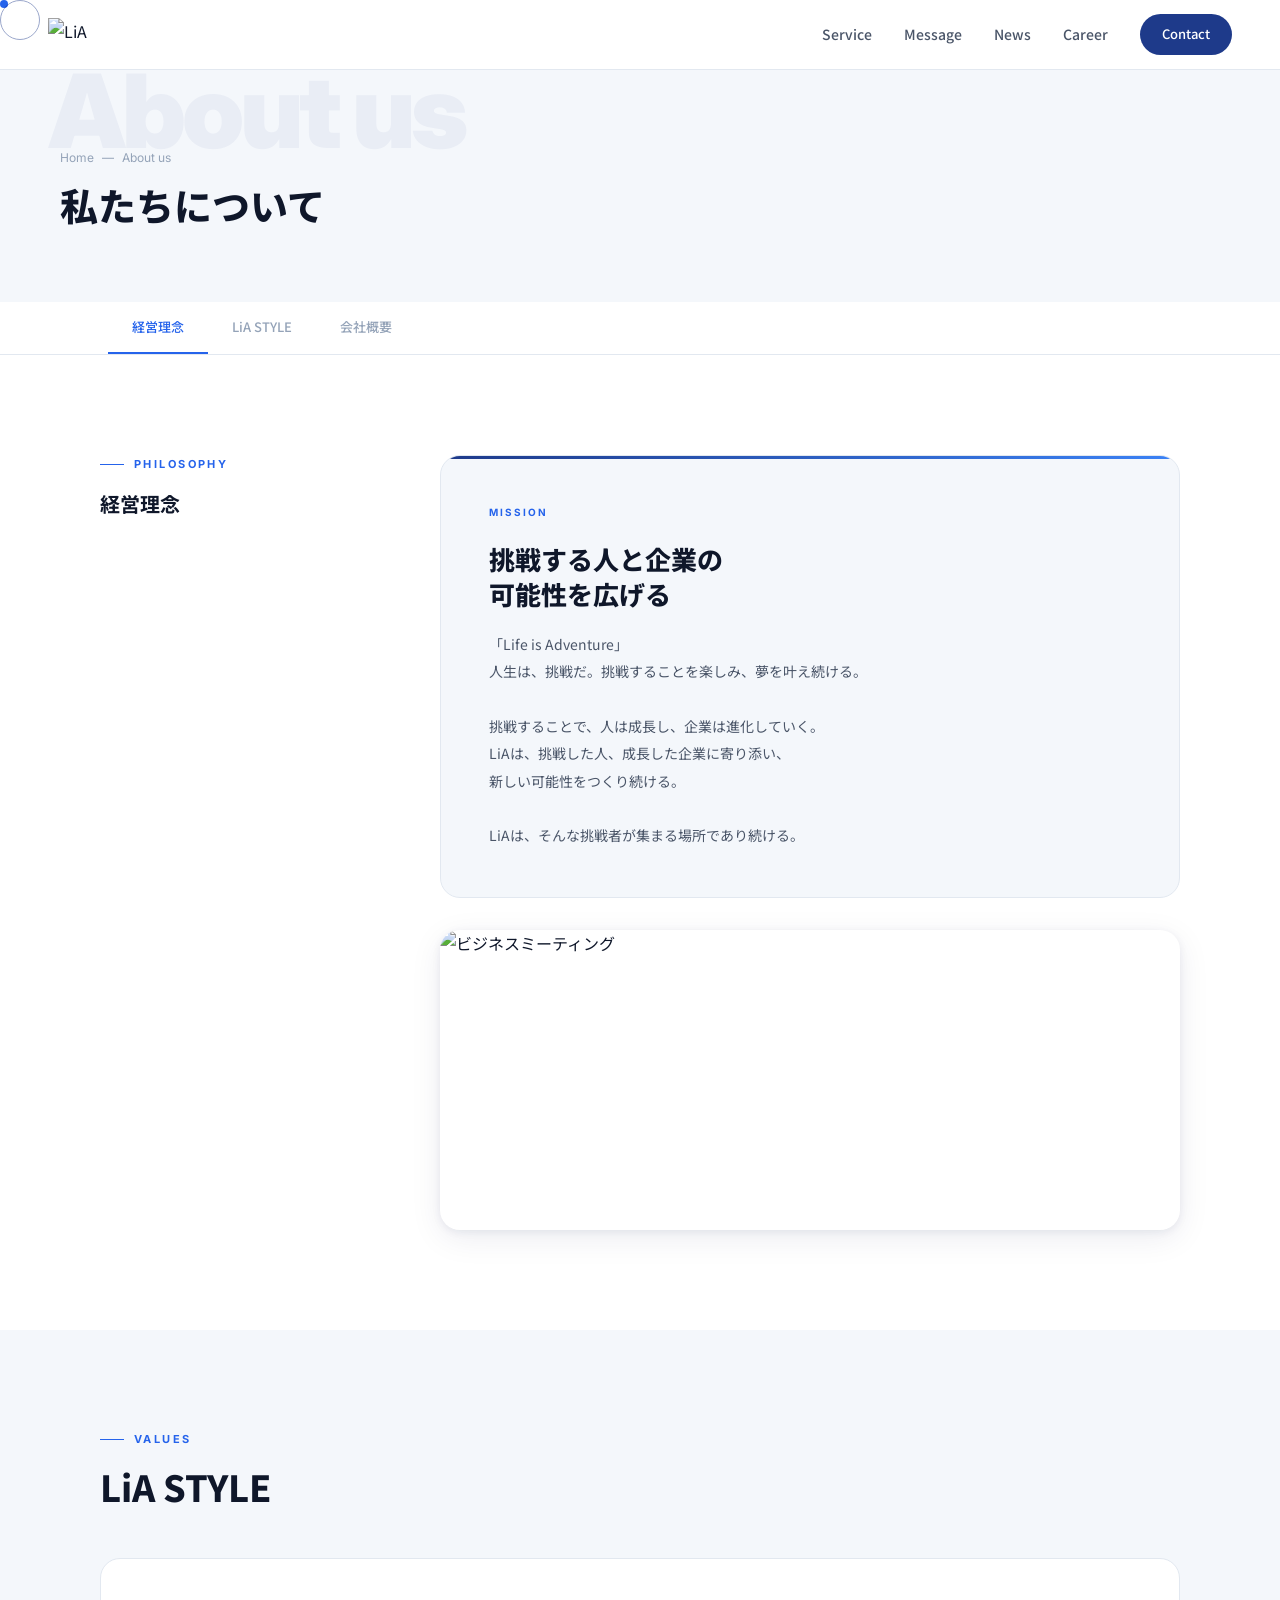
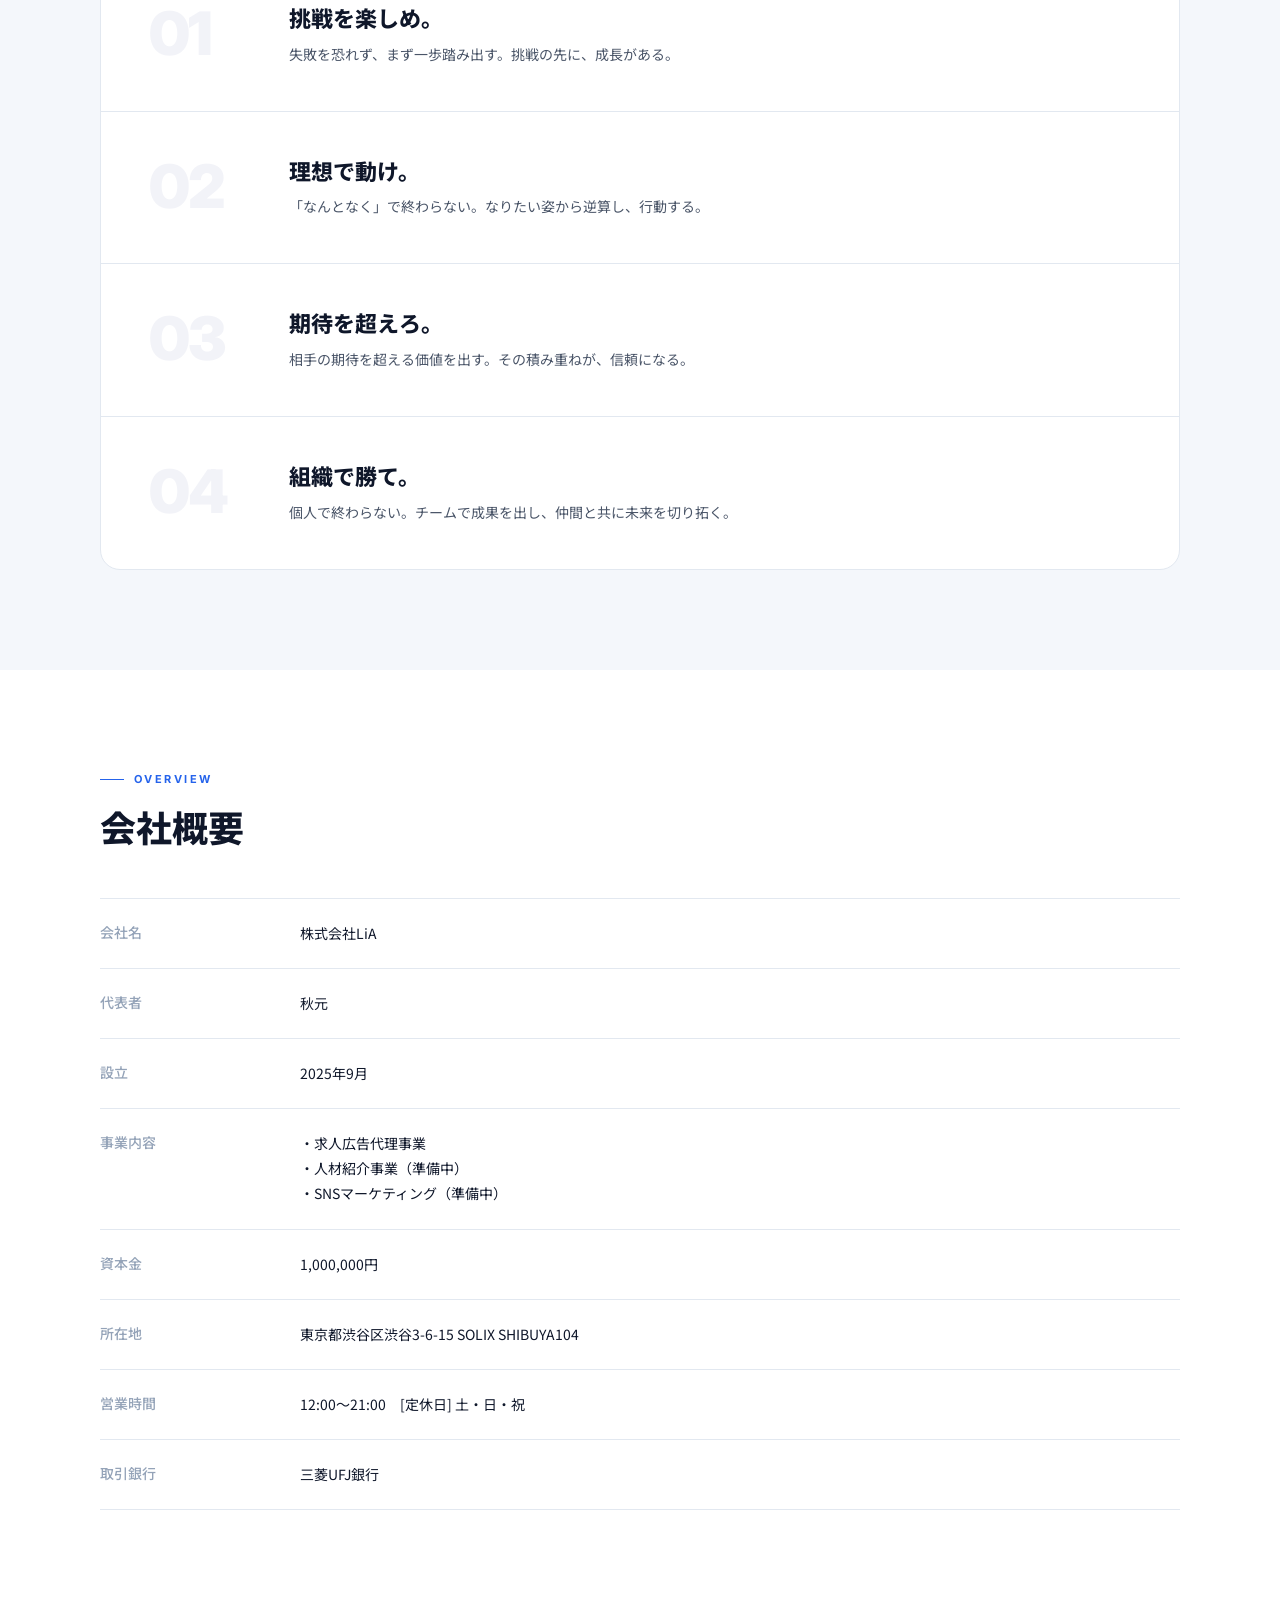
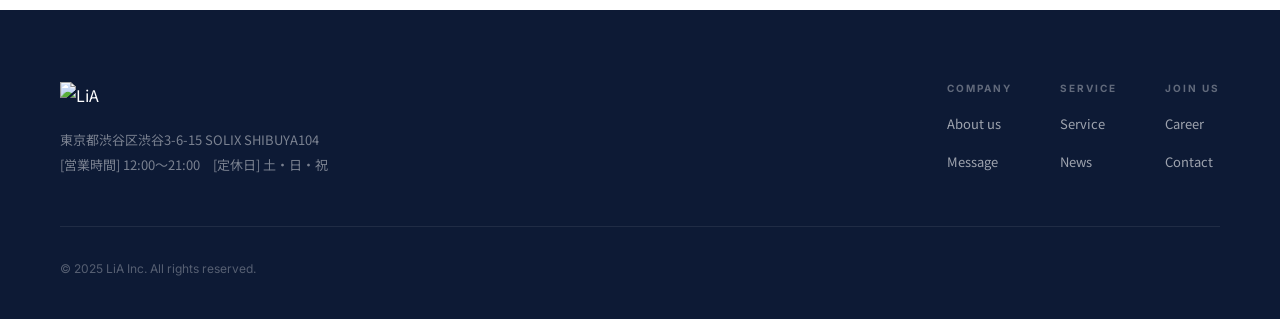
==== about.html @ 8c6ac523 "feat: show hero grid on mobile (responsive) - Remove display:none on .hero-grid at 768px breakpoint " ====
<!DOCTYPE html>
<html lang="ja">
<head>
  <meta charset="UTF-8">
  <meta name="viewport" content="width=device-width, initial-scale=1.0">
  <title>About us | LiA</title>
  <link rel="stylesheet" href="css/style.css?v=9">
</head>
<body>

<div class="cursor" aria-hidden="true"></div>
<div class="cursor-ring" aria-hidden="true"></div>
<div class="page-overlay" aria-hidden="true"></div>

<header id="header">
  <a href="index.html" class="logo">
    <img src="https://storage.googleapis.com/studio-design-asset-files/projects/7kad3Rbzq3/s-172x72_webp_4dcb5bf2-1855-484c-83a0-c5653c787561.webp" alt="LiA">
  </a>
  <nav class="nav-desktop">
    <a href="about.html" class="active">About us</a>
    <a href="service.html">Service</a>
    <a href="message.html">Message</a>
    <a href="news.html">News</a>
    <a href="career.html">Career</a>
    <a href="contact.html" class="nav-contact-btn">Contact</a>
  </nav>
  <button class="hamburger" aria-label="メニューを開く"><span></span><span></span><span></span></button>
</header>
<nav class="nav-mobile">
  <a href="about.html">About us</a>
  <a href="service.html">Service</a>
  <a href="message.html">Message</a>
  <a href="news.html">News</a>
  <a href="career.html">Career</a>
  <a href="contact.html">Contact</a>
</nav>

<div class="page-header">
  <span class="page-header-bg-text">About us</span>
  <div class="page-header-inner">
    <div class="breadcrumb"><a href="index.html">Home</a> <span>—</span> <span>About us</span></div>
    <h1 class="page-header-ja">私たちについて</h1>
  </div>
</div>

<div class="page-tabs-wrap">
  <div class="page-tabs">
    <a href="#philosophy" class="active">経営理念</a>
    <a href="#style">LiA STYLE</a>
    <a href="#company">会社概要</a>
  </div>
</div>

<!-- 経営理念 -->
<section class="philosophy-wrap" id="philosophy">
  <div class="container">
    <div class="philosophy-grid">
      <div class="philosophy-sticky reveal-l">
        <p class="section-label" style="margin-bottom:16px;">Philosophy</p>
        <h3 style="font-size:20px;font-weight:700;line-height:1.4;">経営理念</h3>
      </div>
      <div>
        <div class="mission-card reveal">
          <p class="mission-card-label">Mission</p>
          <h2 class="mission-main">挑戦する人と企業の<br>可能性を広げる</h2>
          <p class="mission-body">
            「Life is Adventure」<br>
            人生は、挑戦だ。挑戦することを楽しみ、夢を叶え続ける。<br><br>
            挑戦することで、人は成長し、企業は進化していく。<br>
            LiAは、挑戦した人、成長した企業に寄り添い、<br>
            新しい可能性をつくり続ける。<br><br>
            LiAは、そんな挑戦者が集まる場所であり続ける。
          </p>
        </div>
        <div class="reveal" data-delay="0.15" style="margin-top:32px;border-radius:20px;overflow:hidden;box-shadow:var(--shadow);">
          <img src="https://storage.googleapis.com/studio-design-asset-files/projects/7kad3Rbzq3/s-9113x6835_v-frms_webp_4d63059c-d4e5-4727-9fed-fd07e8875fd5_small.webp"
               alt="ビジネスミーティング"
               style="width:100%;height:300px;object-fit:cover;object-position:center 30%;display:block;">
        </div>
      </div>
    </div>
  </div>
</section>

<!-- LiA STYLE -->
<section class="style-wrap" id="style">
  <div class="container">
    <div class="reveal" style="margin-bottom:48px;">
      <p class="section-label" style="margin-bottom:14px;">Values</p>
      <h2 style="font-size:clamp(24px,3vw,36px);font-weight:800;">LiA STYLE</h2>
    </div>
    <div class="style-list" data-stagger>
      <div class="style-item">
        <div class="style-num">01</div>
        <div>
          <h3 class="style-title">挑戦を楽しめ。</h3>
          <p class="style-desc">失敗を恐れず、まず一歩踏み出す。挑戦の先に、成長がある。</p>
        </div>
      </div>
      <div class="style-item">
        <div class="style-num">02</div>
        <div>
          <h3 class="style-title">理想で動け。</h3>
          <p class="style-desc">「なんとなく」で終わらない。なりたい姿から逆算し、行動する。</p>
        </div>
      </div>
      <div class="style-item">
        <div class="style-num">03</div>
        <div>
          <h3 class="style-title">期待を超えろ。</h3>
          <p class="style-desc">相手の期待を超える価値を出す。その積み重ねが、信頼になる。</p>
        </div>
      </div>
      <div class="style-item">
        <div class="style-num">04</div>
        <div>
          <h3 class="style-title">組織で勝て。</h3>
          <p class="style-desc">個人で終わらない。チームで成果を出し、仲間と共に未来を切り拓く。</p>
        </div>
      </div>
    </div>
  </div>
</section>

<!-- 会社概要 -->
<section class="company-wrap" id="company">
  <div class="container">
    <div class="reveal" style="margin-bottom:48px;">
      <p class="section-label" style="margin-bottom:14px;">Overview</p>
      <h2 style="font-size:clamp(24px,3vw,36px);font-weight:800;">会社概要</h2>
    </div>
    <div class="reveal" data-delay="0.1">
      <table class="company-table">
        <tr><th>会社名</th><td>株式会社LiA</td></tr>
        <tr><th>代表者</th><td>秋元</td></tr>
        <tr><th>設立</th><td>2025年9月</td></tr>
        <tr><th>事業内容</th><td>・求人広告代理事業<br>・人材紹介事業（準備中）<br>・SNSマーケティング（準備中）</td></tr>
        <tr><th>資本金</th><td>1,000,000円</td></tr>
        <tr><th>所在地</th><td>東京都渋谷区渋谷3-6-15 SOLIX SHIBUYA104</td></tr>
        <tr><th>営業時間</th><td>12:00〜21:00　[定休日] 土・日・祝</td></tr>
        <tr><th>取引銀行</th><td>三菱UFJ銀行</td></tr>
      </table>
    </div>
  </div>
</section>

<footer id="footer">
  <div class="footer-inner">
    <div class="footer-top">
      <div class="footer-brand">
        <img src="https://storage.googleapis.com/studio-design-asset-files/projects/7kad3Rbzq3/s-172x72_webp_4dcb5bf2-1855-484c-83a0-c5653c787561.webp" alt="LiA">
        <p class="footer-address">東京都渋谷区渋谷3-6-15 SOLIX SHIBUYA104<br>[営業時間] 12:00〜21:00　[定休日] 土・日・祝</p>
      </div>
      <nav class="footer-nav">
        <div class="footer-nav-group"><h4>Company</h4><ul><li><a href="about.html">About us</a></li><li><a href="message.html">Message</a></li></ul></div>
        <div class="footer-nav-group"><h4>Service</h4><ul><li><a href="service.html">Service</a></li><li><a href="news.html">News</a></li></ul></div>
        <div class="footer-nav-group"><h4>Join us</h4><ul><li><a href="career.html">Career</a></li><li><a href="contact.html">Contact</a></li></ul></div>
      </nav>
    </div>
    <div class="footer-bottom"><p class="copyright">&copy; 2025 LiA Inc. All rights reserved.</p></div>
  </div>
</footer>
<script src="https://cdnjs.cloudflare.com/ajax/libs/gsap/3.12.5/gsap.min.js"></script>
<script src="https://cdnjs.cloudflare.com/ajax/libs/gsap/3.12.5/ScrollTrigger.min.js"></script>
<script src="js/main.js?v=8"></script>
</body>
</html>
---- css/style.css ----
/* ===========================
   LiA Corporate Site — Light Redesign
   =========================== */

@import url('https://fonts.googleapis.com/css2?family=Inter:wght@300;400;500;600;700;800;900&family=Noto+Sans+JP:wght@300;400;500;700;900&display=swap');

*, *::before, *::after { box-sizing: border-box; margin: 0; padding: 0; }

:root {
  --bg: #FFFFFF;
  --bg-alt: #F4F7FB;
  --bg-dark: #0D1A35;
  --bg-dark2: #122147;
  --accent: #1E3A8A;
  --accent-mid: #2563EB;
  --accent-light: #3B82F6;
  --text: #0F172A;
  --text-muted: #4A5568;
  --text-dim: #94A3B8;
  --border: #E2E8F0;
  --border-strong: #CBD5E1;
  --shadow-sm: 0 1px 3px rgba(15,30,80,.06), 0 2px 8px rgba(15,30,80,.05);
  --shadow: 0 2px 8px rgba(15,30,80,.07), 0 8px 32px rgba(15,30,80,.08);
  --shadow-hover: 0 4px 16px rgba(15,30,80,.1), 0 16px 48px rgba(15,30,80,.12);
  --radius: 12px;
  --radius-lg: 20px;
  --tr: .3s cubic-bezier(.4,0,.2,1);
  --font-en: 'Inter', sans-serif;
  --font-jp: 'Noto Sans JP', sans-serif;
}

html { scroll-behavior: smooth; }

body {
  font-family: var(--font-jp);
  background: var(--bg);
  color: var(--text);
  line-height: 1.7;
  overflow-x: hidden;
}

a { text-decoration: none; color: inherit; }
img { display: block; max-width: 100%; }
ul { list-style: none; }

/* ── Typography ── */
h1,h2,h3,h4 { font-family: var(--font-jp); line-height: 1.3; }

/* ── Utility ── */
.container { max-width: 1160px; margin: 0 auto; padding: 0 40px; }

.section-label {
  font-family: var(--font-en);
  font-size: 11px;
  font-weight: 700;
  letter-spacing: .22em;
  text-transform: uppercase;
  color: var(--accent-mid);
  display: flex;
  align-items: center;
  gap: 10px;
}
.section-label::before {
  content: '';
  display: inline-block;
  width: 24px; height: 1px;
  background: var(--accent-mid);
}

.tag {
  display: inline-block;
  padding: 4px 12px;
  background: #EEF3FF;
  border: 1px solid #C7D7FF;
  border-radius: 100px;
  font-size: 12px;
  font-weight: 500;
  color: var(--accent);
  letter-spacing: .02em;
}

.tag-navy {
  background: rgba(255,255,255,.12);
  border: 1px solid rgba(255,255,255,.2);
  color: #fff;
}

.btn {
  display: inline-flex;
  align-items: center;
  gap: 10px;
  padding: 14px 32px;
  border-radius: 100px;
  font-weight: 600;
  font-size: 14px;
  cursor: pointer;
  transition: var(--tr);
  border: none;
  letter-spacing: .02em;
  white-space: nowrap;
}
.btn-primary {
  background: var(--accent);
  color: #fff;
  box-shadow: 0 4px 16px rgba(30,58,138,.25);
}
.btn-primary:hover { background: var(--accent-mid); box-shadow: 0 8px 24px rgba(30,58,138,.35); transform: translateY(-2px); }

.btn-outline {
  background: transparent;
  color: var(--accent);
  border: 1.5px solid var(--accent);
}
.btn-outline:hover { background: var(--accent); color: #fff; transform: translateY(-2px); }

.btn-white {
  background: #fff;
  color: var(--accent);
  box-shadow: 0 2px 12px rgba(0,0,0,.12);
}
.btn-white:hover { box-shadow: 0 4px 20px rgba(0,0,0,.18); transform: translateY(-2px); }

.btn-ghost {
  background: transparent;
  color: var(--accent-mid);
  padding: 0;
  font-size: 14px;
  gap: 6px;
}
.btn-ghost:hover { color: var(--accent); }
.btn-ghost .arrow { transition: transform .25s; }
.btn-ghost:hover .arrow { transform: translateX(5px); }

/* ── Reveal (GSAP manages these now) ── */
.reveal, .reveal-l, .reveal-r { /* initial state handled by GSAP */ }
.reveal.in, .reveal-l.in, .reveal-r.in { /* legacy fallback */ }

/* ===========================
   HEADER
   =========================== */
#header {
  position: fixed; top: 0; left: 0; right: 0; z-index: 200;
  padding: 0 48px;
  height: 70px;
  display: flex;
  align-items: center;
  justify-content: space-between;
  background: transparent;
  border-bottom: 1px solid transparent;
  transition: background var(--tr), border-color var(--tr), box-shadow var(--tr);
}
/* ヒーロー上では透明、スクロール後に白背景 */
#header.scrolled {
  background: rgba(255,255,255,.95);
  backdrop-filter: blur(12px);
  -webkit-backdrop-filter: blur(12px);
  border-bottom: 1px solid var(--border);
  box-shadow: 0 2px 20px rgba(15,30,80,.07);
}
/* ヒーロー以外のページはデフォルトで白背景 */
body:not(.has-hero) #header {
  background: rgba(255,255,255,.95);
  backdrop-filter: blur(12px);
  -webkit-backdrop-filter: blur(12px);
  border-bottom: 1px solid var(--border);
}

.logo img { height: 34px; width: auto; }

.nav-desktop {
  display: flex;
  align-items: center;
  gap: 32px;
}
/* 透明ヘッダー時（ヒーロー上）は白文字 */
#header:not(.scrolled) .nav-desktop a { color: rgba(255,255,255,.75); }
#header:not(.scrolled) .nav-desktop a:hover { color: #fff; }
#header:not(.scrolled) .nav-desktop a.active { color: #fff; }
#header:not(.scrolled) .nav-desktop a.active::after { background: #fff; }
#header:not(.scrolled) .hamburger span { background: #fff; }
body:not(.has-hero) #header .nav-desktop a,
#header.scrolled .nav-desktop a {
  color: var(--text-muted);
}

.nav-desktop a {
  font-size: 14px;
  font-weight: 500;
  color: var(--text-muted);
  transition: color var(--tr);
  position: relative;
  white-space: nowrap;
}
.nav-desktop a:hover { color: var(--text); }
.nav-desktop a.active { color: var(--accent); }
.nav-desktop a.active::after {
  content: '';
  position: absolute;
  left: 0; bottom: -4px; right: 0;
  height: 2px;
  background: var(--accent-mid);
  border-radius: 2px;
}
.nav-contact-btn {
  padding: 9px 22px !important;
  background: var(--accent) !important;
  border-radius: 100px !important;
  color: #fff !important;
  font-size: 13px !important;
  transition: background var(--tr), transform var(--tr) !important;
}
.nav-contact-btn:hover { background: var(--accent-mid) !important; transform: translateY(-1px) !important; }
.nav-contact-btn.active::after { display: none !important; }

.ext-icon { font-size: 10px; opacity: .5; }

/* Hamburger */
.hamburger {
  display: none;
  flex-direction: column;
  gap: 5px;
  width: 28px;
  cursor: pointer;
  padding: 4px 0;
  background: none;
  border: none;
}
.hamburger span {
  display: block;
  height: 2px;
  background: var(--text);
  border-radius: 2px;
  transition: var(--tr);
}
.hamburger.open span:nth-child(1) { transform: translateY(7px) rotate(45deg); }
.hamburger.open span:nth-child(2) { opacity: 0; }
.hamburger.open span:nth-child(3) { transform: translateY(-7px) rotate(-45deg); }

/* Mobile nav drawer */
.nav-mobile {
  display: none;
  position: fixed;
  top: 70px; left: 0; right: 0; bottom: 0;
  background: #fff;
  z-index: 199;
  padding: 32px 40px;
  flex-direction: column;
  gap: 0;
  overflow-y: auto;
}
.nav-mobile.open { display: flex; }
.nav-mobile a {
  display: block;
  padding: 18px 0;
  font-size: 18px;
  font-weight: 600;
  color: var(--text);
  border-bottom: 1px solid var(--border);
  transition: color var(--tr);
}
.nav-mobile a:hover { color: var(--accent-mid); }
.nav-mobile a:first-child { border-top: 1px solid var(--border); }

/* ===========================
   HERO — dark cinematic
   =========================== */
#hero {
  position: relative;
  min-height: 100vh;
  display: flex;
  align-items: center;
  overflow: hidden;
  background: #06101f;
}

/* ── Video background ── */
.hero-bg {
  position: absolute;
  inset: 0;
  z-index: 0;
  overflow: hidden;
  background: #06101f;
}
.hero-bg-img {
  display: none;
}
.hero-bg-vid {
  position: absolute;
  inset: 0;
  width: 100%;
  height: 100%;
  object-fit: cover;
  object-position: center center;
  display: block;
}

/* ── Gradient overlay — left heavy, transparent on right grid area ── */
.hero-overlay {
  position: absolute;
  inset: 0;
  z-index: 1;
  background:
    linear-gradient(to right,  rgba(4,10,24,.85) 0%, rgba(4,10,24,.60) 38%, rgba(4,10,24,.15) 55%, transparent 68%),
    linear-gradient(to bottom, rgba(4,10,24,.45) 0%, transparent 35%, rgba(4,10,24,.40) 100%);
}

/* ── Large decorative background text ── */
.hero-deco-text {
  position: absolute;
  bottom: -.1em;
  left: 0; right: 0;
  font-family: var(--font-en);
  font-size: clamp(80px, 15vw, 220px);
  font-weight: 900;
  letter-spacing: -.04em;
  text-align: center;
  color: transparent;
  -webkit-text-stroke: 1px rgba(255,255,255,.055);
  pointer-events: none;
  z-index: 1;
  user-select: none;
  white-space: nowrap;
}

/* ── Inner — 2-col: text left / grid right ── */
.hero-inner {
  position: relative;
  z-index: 2;
  width: 100%;
  align-self: stretch;
  display: flex;
  align-items: center;
  padding: 100px 0 60px 8vw;
  gap: 0;
}

.hero-left {
  flex: 1;
  min-width: 300px;
  display: flex;
  flex-direction: column;
  padding-right: 40px;
}

/* ── 9-cell photo grid ── */
.hero-grid {
  flex: 0 0 46vw;
  max-width: 680px;
  /* height = 46vw × 2/3 to match 3:2 photo ratio (no distortion) */
  height: clamp(360px, 30.7vw, 520px);
  align-self: center;
  display: grid;
  grid-template-columns: repeat(3, 1fr);
  grid-template-rows: repeat(3, 1fr);
  gap: 4px;
  overflow: hidden;
}
.hero-cell {
  position: relative;
  overflow: hidden;
  background: #0b1929;
}
.cell-layer {
  position: absolute;
  inset: 0;
  background-size: 300% 300%;
  background-repeat: no-repeat;
  transition: opacity 1.4s ease;
}

/* ── Text colours (white on dark) ── */
.hero-eyebrow {
  font-family: var(--font-en);
  font-size: 11px;
  font-weight: 700;
  letter-spacing: .22em;
  text-transform: uppercase;
  color: rgba(255,255,255,.5);
  display: flex;
  align-items: center;
  gap: 10px;
  margin-bottom: 28px;
}
.hero-eyebrow::before { content: ''; width: 24px; height: 1px; background: rgba(255,255,255,.4); }

.hero-title {
  font-family: var(--font-en);
  font-size: clamp(48px, 5.5vw, 84px);
  font-weight: 900;
  line-height: 1.0;
  letter-spacing: -.03em;
  color: #fff;
  margin-bottom: 20px;
}

.hero-subtitle { font-size: 18px; color: rgba(255,255,255,.92); font-weight: 700; margin-bottom: 8px; }
.hero-tagline  { font-size: 15px; color: rgba(255,255,255,.52); margin-bottom: 48px; }
.hero-actions  { display: flex; gap: 16px; flex-wrap: wrap; }

/* ── Ghost-white button ── */
.btn-ghost-w {
  display: inline-flex;
  align-items: center;
  gap: 10px;
  padding: 14px 32px;
  border-radius: 100px;
  font-weight: 600;
  font-size: 14px;
  cursor: pointer;
  transition: var(--tr);
  background: transparent;
  color: rgba(255,255,255,.85);
  border: 1.5px solid rgba(255,255,255,.35);
  letter-spacing: .02em;
  white-space: nowrap;
}
.btn-ghost-w:hover {
  border-color: rgba(255,255,255,.9);
  background: rgba(255,255,255,.1);
  color: #fff;
}

/* ── Deco text — left side only ── */
.hero-deco-text { display: none; }

/* ── Scroll hint ── */
.scroll-hint {
  position: absolute;
  bottom: 36px; left: 48px;
  z-index: 3;
  display: flex;
  align-items: center;
  gap: 12px;
  font-family: var(--font-en);
  font-size: 10px;
  letter-spacing: .15em;
  text-transform: uppercase;
  color: rgba(255,255,255,.35);
}
.scroll-hint-line {
  width: 40px; height: 1px;
  background: linear-gradient(to right, rgba(255,255,255,.4), transparent);
}

/* ===========================
   NEWS BAR
   =========================== */
#newsbar {
  background: var(--accent);
  padding: 0 48px;
}
.newsbar-inner {
  max-width: 1160px;
  margin: 0 auto;
  display: flex;
  align-items: stretch;
}
.newsbar-label {
  font-family: var(--font-en);
  font-size: 10px;
  font-weight: 700;
  letter-spacing: .2em;
  text-transform: uppercase;
  color: rgba(255,255,255,.6);
  padding: 16px 28px 16px 0;
  border-right: 1px solid rgba(255,255,255,.15);
  display: flex;
  align-items: center;
  white-space: nowrap;
}
.newsbar-item {
  display: flex;
  align-items: center;
  gap: 16px;
  padding: 16px 28px;
  flex: 1;
  color: rgba(255,255,255,.9);
  font-size: 13px;
  transition: opacity var(--tr);
}
.newsbar-item:hover { opacity: .8; }
.newsbar-date { font-family: var(--font-en); font-size: 12px; color: rgba(255,255,255,.6); white-space: nowrap; }
.newsbar-cat { padding: 2px 10px; background: rgba(255,255,255,.15); border-radius: 100px; font-size: 11px; color: #fff; white-space: nowrap; }
.newsbar-title { font-size: 13px; color: #fff; }
.newsbar-more {
  display: flex; align-items: center;
  padding: 16px 0 16px 28px;
  font-family: var(--font-en);
  font-size: 12px;
  color: rgba(255,255,255,.6);
  border-left: 1px solid rgba(255,255,255,.15);
  white-space: nowrap;
  gap: 6px;
  transition: color var(--tr);
}
.newsbar-more:hover { color: #fff; }

/* ===========================
   ABOUT (HOME)
   =========================== */
#home-about { padding: 120px 0; background: #fff; }

.about-grid {
  display: grid;
  grid-template-columns: 1fr 1fr;
  gap: 80px;
  align-items: center;
}
.about-img-wrap {
  position: relative;
  border-radius: var(--radius-lg);
  overflow: hidden;
  box-shadow: var(--shadow);
}
.about-img-wrap img { width: 100%; height: 480px; object-fit: cover; }
.about-bar {
  position: absolute;
  left: -12px; top: 48px;
  width: 4px; height: 80px;
  background: linear-gradient(to bottom, var(--accent-mid), var(--accent-light));
  border-radius: 4px;
}
.about-text { display: flex; flex-direction: column; gap: 24px; }
.about-heading { font-size: clamp(26px,3vw,40px); font-weight: 700; line-height: 1.35; }
.about-heading em { font-style: normal; color: var(--accent-mid); }
.about-body { font-size: 15px; color: var(--text-muted); line-height: 1.9; }

/* ===========================
   SERVICE (HOME)
   =========================== */
#home-service { padding: 120px 0; background: var(--bg-alt); }

.service-intro {
  display: grid;
  grid-template-columns: 1fr 1fr;
  gap: 64px;
  margin-bottom: 60px;
  align-items: end;
}
.service-heading { font-size: clamp(24px,3vw,38px); font-weight: 700; line-height: 1.35; }
.service-body { font-size: 15px; color: var(--text-muted); line-height: 1.9; }

.service-grid {
  display: grid;
  grid-template-columns: repeat(2, 1fr);
  gap: 20px;
}
.scard {
  background: #fff;
  border-radius: var(--radius-lg);
  padding: 40px;
  box-shadow: var(--shadow-sm);
  border: 1px solid var(--border);
  transition: box-shadow var(--tr), transform var(--tr), border-color var(--tr);
  position: relative;
  overflow: hidden;
}
.scard::before {
  content: '';
  position: absolute;
  top: 0; left: 0; right: 0; height: 3px;
  background: linear-gradient(90deg, var(--accent), var(--accent-light));
  opacity: 0;
  transition: opacity var(--tr);
}
.scard:hover { box-shadow: var(--shadow-hover); transform: translateY(-4px); border-color: #C7D7FF; }
.scard:hover::before { opacity: 1; }
.scard-num {
  font-family: var(--font-en);
  font-size: 56px; font-weight: 900;
  letter-spacing: -.04em; line-height: 1;
  color: rgba(30,58,138,.06);
  margin-bottom: 14px;
  transition: color var(--tr);
}
.scard:hover .scard-num { color: rgba(30,58,138,.1); }
.scard-label {
  font-family: var(--font-en);
  font-size: 10px; font-weight: 700;
  letter-spacing: .2em; text-transform: uppercase;
  color: var(--accent-mid);
  margin-bottom: 8px;
}
.scard-title { font-size: 17px; font-weight: 700; margin-bottom: 18px; line-height: 1.4; color: var(--text); }
.scard-tags { display: flex; flex-wrap: wrap; gap: 8px; }

/* ===========================
   MESSAGE (HOME)
   =========================== */
#home-message { padding: 120px 0; background: #fff; }

.msg-grid {
  display: grid;
  grid-template-columns: 460px 1fr;
  gap: 80px;
  align-items: center;
}
.msg-img-wrap {
  border-radius: var(--radius-lg);
  overflow: hidden;
  box-shadow: var(--shadow);
}
.msg-img-wrap img {
  width: 100%; height: 540px;
  object-fit: cover; object-position: center top;
}
.msg-text { display: flex; flex-direction: column; gap: 24px; }
.msg-heading { font-size: clamp(22px,2.5vw,34px); font-weight: 700; line-height: 1.45; }
.msg-body { font-size: 15px; color: var(--text-muted); line-height: 1.9; }
.msg-attr { padding-top: 20px; border-top: 1px solid var(--border); }
.msg-attr .co { font-size: 12px; color: var(--text-dim); margin-bottom: 4px; font-family: var(--font-en); }
.msg-attr .name { font-size: 16px; font-weight: 700; }

/* ===========================
   CAREER BANNER (HOME)
   =========================== */
#home-career {
  position: relative;
  height: 520px;
  display: flex;
  align-items: center;
  overflow: hidden;
}
.career-bg-img {
  position: absolute; inset: 0;
  width: 100%; height: 100%;
  object-fit: cover; object-position: center;
  opacity: .4;
}
.career-overlay {
  position: absolute; inset: 0;
  background: linear-gradient(135deg, rgba(13,26,53,.95) 0%, rgba(13,26,53,.7) 60%, rgba(30,58,138,.3) 100%);
}
.career-content { position: relative; z-index: 2; max-width: 640px; }
.career-heading { font-size: clamp(28px,4vw,52px); font-weight: 800; line-height: 1.2; color: #fff; margin-bottom: 20px; letter-spacing: -.02em; }
.career-body { font-size: 15px; color: rgba(255,255,255,.7); line-height: 1.85; margin-bottom: 36px; }

/* ===========================
   FOOTER
   =========================== */
#footer {
  background: var(--bg-dark);
  padding: 72px 48px 40px;
  color: #fff;
}
.footer-inner { max-width: 1160px; margin: 0 auto; }
.footer-top {
  display: flex;
  justify-content: space-between;
  align-items: flex-start;
  padding-bottom: 48px;
  border-bottom: 1px solid rgba(255,255,255,.08);
  margin-bottom: 32px;
  gap: 40px;
  flex-wrap: wrap;
}
.footer-brand img { height: 30px; width: auto; margin-bottom: 16px; }
.footer-address { font-size: 13px; color: rgba(255,255,255,.45); line-height: 1.9; }
.footer-nav { display: flex; gap: 48px; flex-wrap: wrap; }
.footer-nav-group h4 {
  font-family: var(--font-en);
  font-size: 10px; font-weight: 700;
  letter-spacing: .2em; text-transform: uppercase;
  color: rgba(255,255,255,.35);
  margin-bottom: 14px;
}
.footer-nav-group ul { display: flex; flex-direction: column; gap: 10px; }
.footer-nav-group a { font-size: 13px; color: rgba(255,255,255,.6); transition: color var(--tr); }
.footer-nav-group a:hover { color: #fff; }
.footer-bottom { display: flex; justify-content: space-between; align-items: center; flex-wrap: wrap; gap: 12px; }
.copyright { font-family: var(--font-en); font-size: 12px; color: rgba(255,255,255,.3); }

/* ===========================
   PAGE HEADER
   =========================== */
.page-header {
  padding: 148px 48px 72px;
  background: var(--bg-alt);
  position: relative;
  overflow: hidden;
}
.page-header-bg-text {
  position: absolute;
  font-family: var(--font-en);
  font-size: clamp(72px,8vw,120px);
  font-weight: 900;
  letter-spacing: -.04em;
  color: rgba(30,58,138,.05);
  pointer-events: none;
  top: 60px; left: 48px;
  white-space: nowrap;
  line-height: 1;
}
.page-header-inner { max-width: 1160px; margin: 0 auto; }
.breadcrumb {
  font-family: var(--font-en);
  font-size: 12px; color: var(--text-dim);
  display: flex; align-items: center; gap: 8px;
  margin-bottom: 12px;
}
.breadcrumb a:hover { color: var(--accent-mid); }
.page-header-ja { font-size: clamp(24px,3vw,38px); font-weight: 800; }

/* Page tabs */
.page-tabs-wrap { background: #fff; border-bottom: 1px solid var(--border); }
.page-tabs {
  max-width: 1160px; margin: 0 auto;
  padding: 0 48px;
  display: flex; gap: 0;
  overflow-x: auto;
}
.page-tabs::-webkit-scrollbar { display: none; }
.page-tabs a {
  padding: 14px 24px;
  font-size: 13px; font-weight: 500;
  color: var(--text-dim);
  border-bottom: 2px solid transparent;
  white-space: nowrap;
  transition: color var(--tr), border-color var(--tr);
}
.page-tabs a:hover { color: var(--text); }
.page-tabs a.active { color: var(--accent-mid); border-color: var(--accent-mid); }

/* ===========================
   ABOUT PAGE
   =========================== */
.philosophy-wrap { padding: 100px 0; background: #fff; }
.philosophy-grid {
  display: grid;
  grid-template-columns: 260px 1fr;
  gap: 80px;
  align-items: start;
}
.philosophy-sticky { position: sticky; top: 96px; }
.mission-card {
  background: var(--bg-alt);
  border: 1px solid var(--border);
  border-radius: var(--radius-lg);
  padding: 48px;
  position: relative;
  overflow: hidden;
  margin-bottom: 32px;
}
.mission-card::before {
  content: '';
  position: absolute; top: 0; left: 0; right: 0; height: 3px;
  background: linear-gradient(90deg, var(--accent), var(--accent-light));
}
.mission-card-label { font-family: var(--font-en); font-size: 10px; font-weight: 700; letter-spacing: .2em; text-transform: uppercase; color: var(--accent-mid); margin-bottom: 20px; }
.mission-main { font-size: clamp(20px,2.5vw,26px); font-weight: 800; line-height: 1.35; margin-bottom: 20px; }
.mission-body { font-size: 14px; color: var(--text-muted); line-height: 1.95; }

.style-wrap { padding: 100px 0; background: var(--bg-alt); }
.style-list { border: 1px solid var(--border); border-radius: var(--radius-lg); overflow: hidden; background: #fff; }
.style-item {
  display: grid;
  grid-template-columns: 100px 1fr;
  gap: 40px;
  padding: 44px 48px;
  border-bottom: 1px solid var(--border);
  transition: background var(--tr);
}
.style-item:last-child { border-bottom: none; }
.style-item:hover { background: #F7FAFF; }
.style-num { font-family: var(--font-en); font-size: 60px; font-weight: 900; letter-spacing: -.04em; color: rgba(30,58,138,.06); line-height: 1; transition: color var(--tr); }
.style-item:hover .style-num { color: rgba(30,58,138,.12); }
.style-title { font-size: 22px; font-weight: 800; margin-bottom: 10px; }
.style-desc { font-size: 14px; color: var(--text-muted); line-height: 1.8; }

.company-wrap { padding: 100px 0; background: #fff; }
.company-table { width: 100%; border-collapse: collapse; }
.company-table tr { border-bottom: 1px solid var(--border); }
.company-table tr:first-child { border-top: 1px solid var(--border); }
.company-table th, .company-table td { padding: 22px 0; font-size: 14px; text-align: left; vertical-align: top; }
.company-table th { width: 200px; color: var(--text-dim); font-weight: 500; padding-right: 40px; }
.company-table td { color: var(--text); line-height: 1.8; }

/* ===========================
   SERVICE PAGE
   =========================== */
.sv-overview { padding: 80px 0 60px; background: #fff; }
.sv-overview-body { max-width: 680px; font-size: 15px; color: var(--text-muted); line-height: 1.9; margin-top: 24px; }

.sv-detail-list { padding: 40px 0 120px; background: #fff; }
.sv-item {
  display: grid;
  grid-template-columns: 1fr 1fr;
  gap: 80px;
  align-items: center;
  padding: 80px 0;
  border-bottom: 1px solid var(--border);
}
.sv-item:last-child { border-bottom: none; }
.sv-item.reverse { direction: rtl; }
.sv-item.reverse > * { direction: ltr; }
.sv-img { border-radius: var(--radius-lg); overflow: hidden; box-shadow: var(--shadow); }
.sv-img img { width: 100%; height: 340px; object-fit: cover; }
.sv-num { font-family: var(--font-en); font-size: 72px; font-weight: 900; letter-spacing: -.05em; color: rgba(30,58,138,.06); line-height: .9; margin-bottom: 10px; }
.sv-label { font-family: var(--font-en); font-size: 10px; font-weight: 700; letter-spacing: .2em; text-transform: uppercase; color: var(--accent-mid); margin-bottom: 14px; }
.sv-title { font-size: clamp(18px,2vw,24px); font-weight: 800; line-height: 1.35; margin-bottom: 18px; }
.sv-desc { font-size: 14px; color: var(--text-muted); line-height: 1.9; margin-bottom: 22px; }
.sv-tags { display: flex; flex-wrap: wrap; gap: 8px; }

/* ===========================
   MESSAGE PAGE
   =========================== */
.msg-page { padding: 80px 0 120px; background: #fff; }
.msg-page-grid {
  display: grid;
  grid-template-columns: 400px 1fr;
  gap: 80px;
  align-items: start;
}
.msg-page-photo {
  position: sticky; top: 96px;
  border-radius: var(--radius-lg);
  overflow: hidden;
  box-shadow: var(--shadow);
}
.msg-page-photo img { width: 100%; height: 520px; object-fit: cover; object-position: center top; }
.msg-page-name-card {
  margin-top: 16px;
  padding: 20px 24px;
  background: var(--bg-alt);
  border: 1px solid var(--border);
  border-radius: var(--radius);
}
.msg-page-name-card .co { font-size: 11px; color: var(--text-dim); margin-bottom: 4px; }
.msg-page-name-card .nm { font-size: 17px; font-weight: 700; }

.msg-page-content {}
.msg-quote-head { font-size: clamp(22px,2.5vw,32px); font-weight: 800; line-height: 1.4; margin-bottom: 48px; padding-bottom: 40px; border-bottom: 1px solid var(--border); }
.msg-quote-head em { font-style: normal; color: var(--accent-mid); }
.msg-sections { display: flex; flex-direction: column; gap: 48px; }
.msg-sec h3 { font-size: 16px; font-weight: 700; margin-bottom: 14px; padding-left: 18px; border-left: 3px solid var(--accent-mid); line-height: 1.4; }
.msg-sec p { font-size: 14px; color: var(--text-muted); line-height: 1.95; }

/* ===========================
   NEWS PAGE
   =========================== */
.news-page { padding: 80px 0 120px; background: #fff; }
.news-filter { display: flex; gap: 8px; margin-bottom: 40px; flex-wrap: wrap; }
.news-list { border: 1px solid var(--border); border-radius: var(--radius-lg); overflow: hidden; }
.news-row {
  display: flex; align-items: center; gap: 20px;
  padding: 24px 32px;
  border-bottom: 1px solid var(--border);
  cursor: pointer;
  transition: background var(--tr);
}
.news-row:last-child { border-bottom: none; }
.news-row:hover { background: #F7FAFF; }
.news-row-date { font-family: var(--font-en); font-size: 13px; color: var(--text-dim); min-width: 84px; }
.news-row-cat { min-width: 80px; }
.news-row-title { font-size: 14px; flex: 1; }
.news-row-arrow { color: var(--text-dim); font-size: 14px; transition: transform .25s, color .25s; }
.news-row:hover .news-row-arrow { transform: translateX(5px); color: var(--accent-mid); }

/* ===========================
   CAREER PAGE
   =========================== */
.career-hero {
  position: relative;
  height: 480px;
  display: flex; align-items: flex-end;
  overflow: hidden;
  margin-top: 70px;
}
.career-hero-img { position: absolute; inset: 0; width: 100%; height: 100%; object-fit: cover; object-position: center 30%; }
.career-hero-overlay {
  position: absolute; inset: 0;
  background: linear-gradient(to top, rgba(13,26,53,.85) 0%, rgba(13,26,53,.4) 60%, transparent 100%);
}
.career-hero-content { position: relative; z-index: 2; padding: 0 0 56px; color: #fff; width: 100%; }
.career-hero-content h1 { font-size: clamp(28px,4vw,52px); font-weight: 800; margin-bottom: 12px; }
.career-hero-content p { font-size: 15px; color: rgba(255,255,255,.75); }

.career-why { padding: 100px 0; background: var(--bg-alt); }
.why-grid { display: grid; grid-template-columns: repeat(3, 1fr); gap: 24px; margin-top: 48px; }
.why-card {
  background: #fff;
  border-radius: var(--radius-lg);
  padding: 40px 32px;
  box-shadow: var(--shadow-sm);
  border: 1px solid var(--border);
  text-align: center;
}
.why-num { font-family: var(--font-en); font-size: 42px; font-weight: 900; color: var(--accent); letter-spacing: -.03em; margin-bottom: 12px; }
.why-title { font-size: 18px; font-weight: 700; margin-bottom: 12px; }
.why-desc { font-size: 13px; color: var(--text-muted); line-height: 1.8; }

.career-style { padding: 100px 0; background: #fff; }
.career-style-grid { display: grid; grid-template-columns: repeat(2, 1fr); gap: 20px; margin-top: 48px; }
.cs-card {
  background: var(--bg-alt);
  border: 1px solid var(--border);
  border-radius: var(--radius-lg);
  padding: 36px;
  display: flex;
  gap: 20px;
  align-items: flex-start;
}
.cs-num { font-family: var(--font-en); font-size: 32px; font-weight: 900; color: rgba(30,58,138,.15); min-width: 48px; line-height: 1; }
.cs-title { font-size: 17px; font-weight: 700; margin-bottom: 8px; }
.cs-desc { font-size: 13px; color: var(--text-muted); line-height: 1.8; }

.career-cta { padding: 100px 0; background: var(--accent); text-align: center; }
.career-cta h2 { font-size: clamp(24px,3vw,38px); font-weight: 800; color: #fff; margin-bottom: 16px; }
.career-cta p { font-size: 15px; color: rgba(255,255,255,.7); margin-bottom: 36px; }

/* ===========================
   CONTACT PAGE
   =========================== */
.contact-page { padding: 80px 0 120px; background: #fff; }
.contact-grid { display: grid; grid-template-columns: 1fr 1fr; gap: 60px; margin-top: 56px; align-items: start; }
.contact-info-card {
  background: var(--bg-alt);
  border: 1px solid var(--border);
  border-radius: var(--radius-lg);
  padding: 48px;
}
.contact-info-card h3 { font-size: 18px; font-weight: 700; margin-bottom: 28px; padding-bottom: 20px; border-bottom: 1px solid var(--border); }
.contact-info-row { display: flex; gap: 16px; align-items: flex-start; padding: 16px 0; border-bottom: 1px solid var(--border); font-size: 14px; }
.contact-info-row:last-child { border-bottom: none; }
.contact-info-label { font-weight: 600; color: var(--text-dim); min-width: 80px; font-size: 12px; text-transform: uppercase; font-family: var(--font-en); letter-spacing: .05em; padding-top: 2px; }
.contact-info-val { color: var(--text); line-height: 1.7; }
.contact-map-placeholder {
  border-radius: var(--radius-lg);
  overflow: hidden;
  height: 400px;
  background: var(--bg-alt);
  border: 1px solid var(--border);
  display: flex; align-items: center; justify-content: center;
}
.contact-map-placeholder p { color: var(--text-dim); font-size: 14px; text-align: center; }
.contact-note {
  margin-top: 48px;
  background: #EEF3FF;
  border: 1px solid #C7D7FF;
  border-radius: var(--radius);
  padding: 28px 32px;
  font-size: 14px;
  color: var(--accent);
  line-height: 1.8;
}

/* ===========================
   CTA BLOCK (shared)
   =========================== */
.cta-block { padding: 96px 0; text-align: center; }
.cta-block.light { background: var(--bg-alt); }
.cta-block h2 { font-size: clamp(22px,3vw,36px); font-weight: 700; margin-bottom: 16px; }
.cta-block p { font-size: 15px; color: var(--text-muted); margin-bottom: 36px; }

/* ===========================
   RESPONSIVE
   =========================== */
@media (max-width: 1024px) {
  .hero-inner { padding: 100px 40px 60px 5vw; }
  .hero-left { min-width: 260px; }
  .hero-grid { flex: 0 0 44vw; height: clamp(320px, 29.3vw, 480px); gap: 3px; }
  .about-grid, .msg-grid, .service-intro, .msg-page-grid,
  .philosophy-grid, .contact-grid { grid-template-columns: 1fr; gap: 48px; }
  .philosophy-sticky { position: static; }
  .msg-page-photo { position: static; }
  .sv-item { grid-template-columns: 1fr; gap: 40px; }
  .sv-item.reverse { direction: ltr; }
  .why-grid { grid-template-columns: 1fr 1fr; }
  .career-style-grid { grid-template-columns: 1fr; }
}

@media (max-width: 768px) {
  .container { padding: 0 24px; }
  #header { padding: 0 24px; }
  .nav-desktop { display: none; }
  .hamburger { display: flex; }
  #newsbar { padding: 0 24px; }
  .newsbar-inner { flex-direction: column; }
  .newsbar-label { border-right: none; border-bottom: 1px solid rgba(255,255,255,.15); padding: 12px 0; }
  .newsbar-item { padding: 12px 0; }
  .newsbar-more { border-left: none; border-top: 1px solid rgba(255,255,255,.15); padding: 12px 0; }
  #home-about, #home-service, #home-message { padding: 72px 0; }
  #home-career { height: auto; padding: 80px 0; }
  .career-content { padding: 0 24px; }
  .page-header { padding: 120px 24px 56px; }
  .page-header-bg-text { left: 24px; font-size: 56px; }
  .page-tabs { padding: 0 24px; }
  .service-grid { grid-template-columns: 1fr; }
  .scard { padding: 28px; }
  .style-item { grid-template-columns: 1fr; gap: 16px; padding: 32px 28px; }
  .company-table th { width: 100px; }
  .why-grid { grid-template-columns: 1fr; }
  .career-style-grid { grid-template-columns: 1fr; }
  .msg-grid { grid-template-columns: 1fr; }
  .sv-item { padding: 48px 0; }
  .footer-nav { gap: 28px; }
  #footer { padding: 56px 24px 32px; }
  .footer-top { flex-direction: column; }
  .news-row { padding: 20px 20px; gap: 12px; flex-wrap: wrap; }
  .contact-map-placeholder { height: 240px; }
  .contact-info-card { padding: 32px 24px; }
  /* モバイル：テキスト上、グリッド下に縦積み */
  .hero-inner {
    padding: 100px 0 0;
    flex-direction: column;
    align-items: flex-start;
    gap: 28px;
  }
  .hero-left { width: 100%; padding: 0 24px; }
  .hero-grid {
    display: grid;        /* ← display:none を解除 */
    flex: 0 0 auto;
    width: 100%;
    max-width: 100%;
    height: clamp(180px, 56vw, 260px);
    align-self: auto;
    gap: 3px;
  }
  .career-hero { height: 360px; }
  .scroll-hint { left: 24px; bottom: 24px; }
}

@media (max-width: 480px) {
  .hero-title { font-size: 42px; }
  .hero-actions { flex-direction: column; }
  .hero-actions .btn { width: 100%; justify-content: center; }
  .hero-grid { height: clamp(160px, 52vw, 220px); }
  .page-tabs a { padding: 12px 14px; font-size: 12px; }
}

/* ===========================
   ANIMATION SYSTEM (GSAP)
   =========================== */

/* ── Line wrap for hero text clip animation ── */
.lw { display: block; overflow: hidden; }
.li { display: block; will-change: transform; }

/* ── Custom Cursor (desktop only) ── */
.cursor,
.cursor-ring {
  position: fixed;
  top: 0; left: 0;
  pointer-events: none;
  z-index: 9999;
  will-change: transform;
  border-radius: 50%;
}
.cursor {
  width: 8px; height: 8px;
  background: var(--accent-mid);
  z-index: 10000;
  mix-blend-mode: multiply;
}
.cursor-ring {
  width: 40px; height: 40px;
  border: 1.5px solid var(--accent);
  opacity: .45;
  transition: width .28s cubic-bezier(.4,0,.2,1),
              height .28s cubic-bezier(.4,0,.2,1),
              opacity .28s;
}
.cursor-ring.expand { width: 64px; height: 64px; opacity: .2; }
@media (pointer: coarse) { .cursor, .cursor-ring { display: none !important; } }

/* ── Page Transition Overlay ── */
.page-overlay {
  position: fixed;
  inset: 0;
  background: var(--accent);
  z-index: 9990;
  transform: scaleY(0);
  transform-origin: top;
  pointer-events: none;
}

/* ── Marquee ── */
.marquee-section {
  overflow: hidden;
  padding: 18px 0;
  background: var(--accent);
  border-top: 1px solid rgba(255,255,255,.08);
  border-bottom: 1px solid rgba(255,255,255,.08);
}
.marquee-track {
  display: inline-flex;
  align-items: center;
  white-space: nowrap;
  will-change: transform;
  animation: marquee-scroll 22s linear infinite;
}
.marquee-section:hover .marquee-track { animation-play-state: paused; }
.marquee-item {
  display: inline-flex;
  align-items: center;
  gap: 28px;
  padding: 0 28px;
  font-family: var(--font-en);
  font-size: 10px;
  font-weight: 700;
  letter-spacing: .28em;
  text-transform: uppercase;
  color: rgba(255,255,255,.38);
}
.marquee-item span {
  display: inline-block;
  width: 4px; height: 4px;
  background: rgba(255,255,255,.2);
  border-radius: 50%;
}
@keyframes marquee-scroll {
  0%   { transform: translateX(0); }
  100% { transform: translateX(-50%); }
}

/* ── Image clip-path helper ── */
.clip-ready {
  clip-path: inset(0 100% 0 0);
  overflow: hidden;
}

/* ── Career Hero (video-ready) ── */
.career-hero-video {
  position: absolute;
  inset: 0;
  width: 100%; height: 100%;
  object-fit: cover;
  object-position: center;
}

/* ── Hover shimmer on cards ── */
.scard, .why-card, .cs-card {
  position: relative;
  overflow: hidden;
}
.scard::after, .why-card::after {
  content: '';
  position: absolute;
  inset: 0;
  background: linear-gradient(135deg, transparent 40%, rgba(37,99,235,.04) 100%);
  opacity: 0;
  transition: opacity var(--tr);
}
.scard:hover::after, .why-card:hover::after { opacity: 1; }

/* ── Subtle float animation for hero images ── */
@keyframes float-a {
  0%, 100% { transform: translateY(0); }
  50%       { transform: translateY(-10px); }
}
@keyframes float-b {
  0%, 100% { transform: translateY(-6px); }
  50%       { transform: translateY(6px); }
}
.hero-img-slot:nth-child(1) { animation: float-a 6s ease-in-out infinite; }
.hero-img-slot:nth-child(2) { animation: float-b 7s ease-in-out infinite 0.8s; }

/* ── Page-enter fade ── */
@keyframes page-enter {
  from { opacity: 0; transform: translateY(12px); }
  to   { opacity: 1; transform: translateY(0); }
}
body { animation: page-enter .6s ease both; }
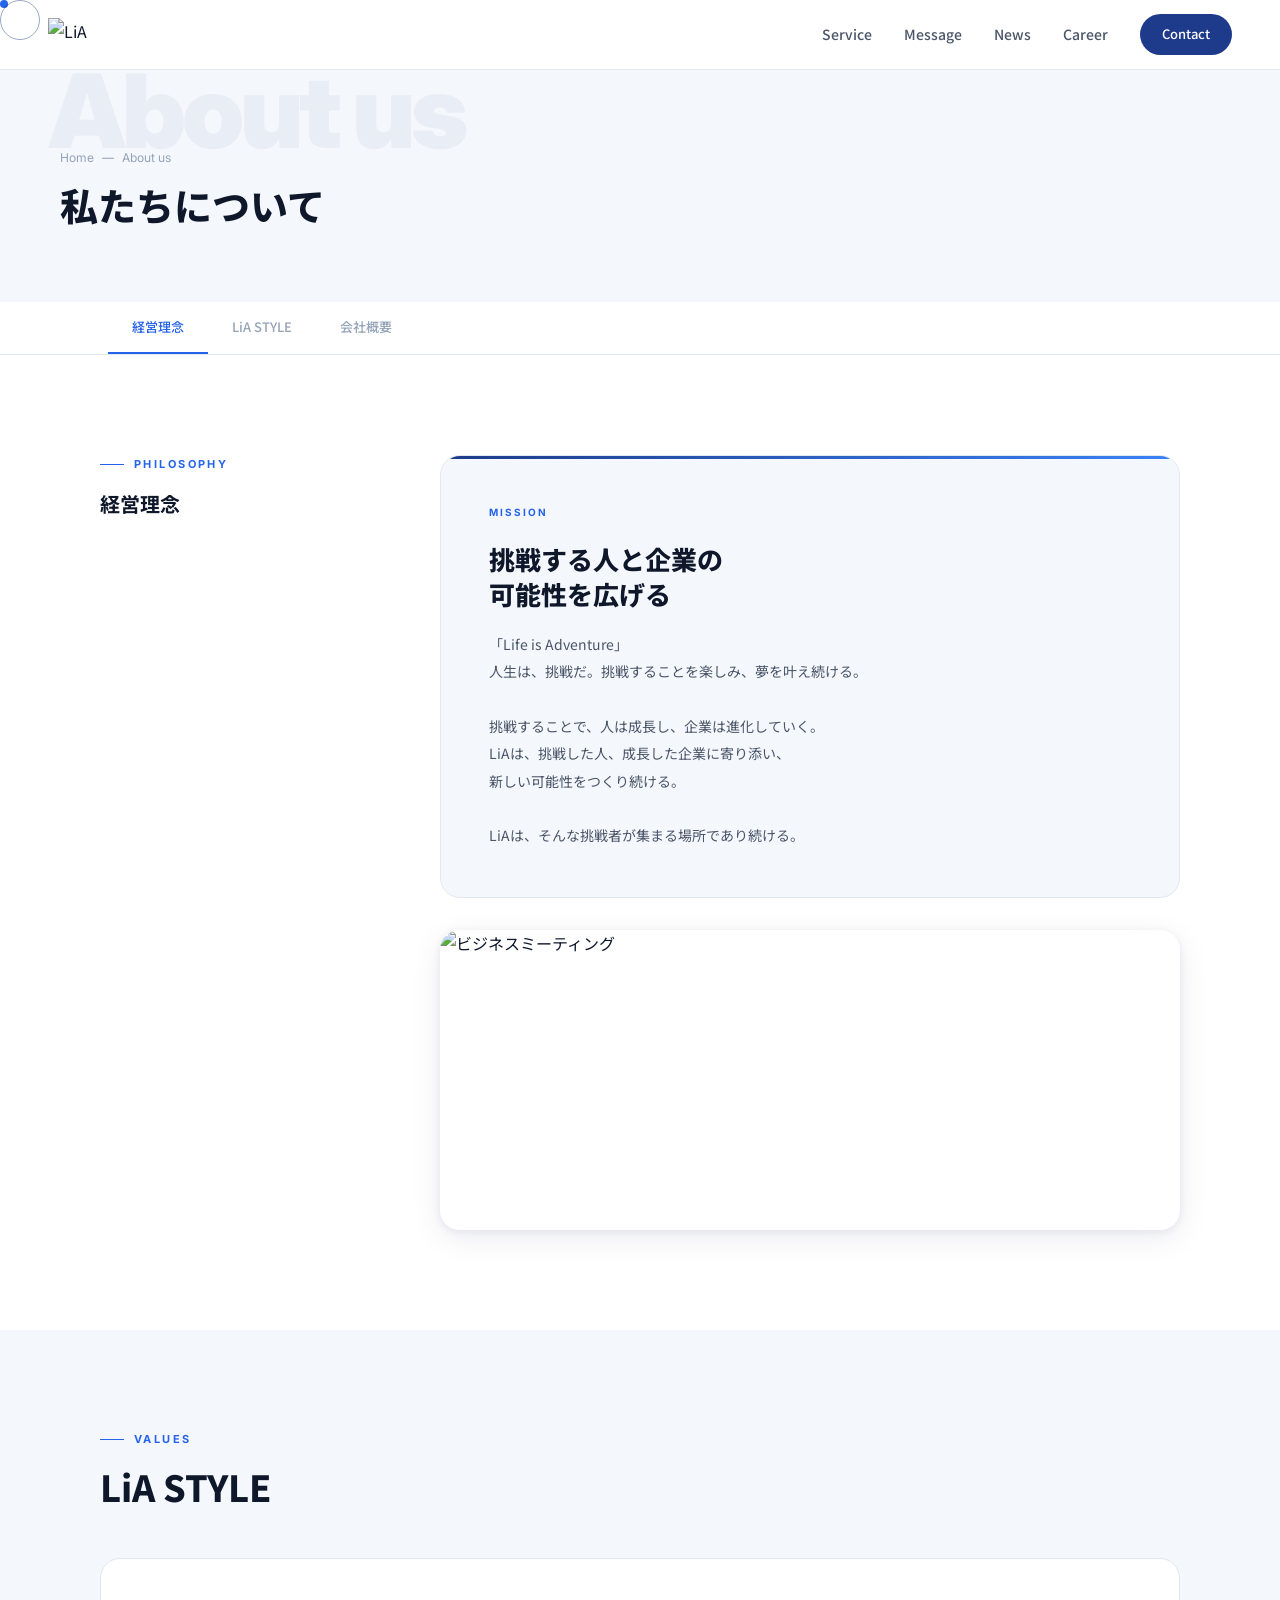
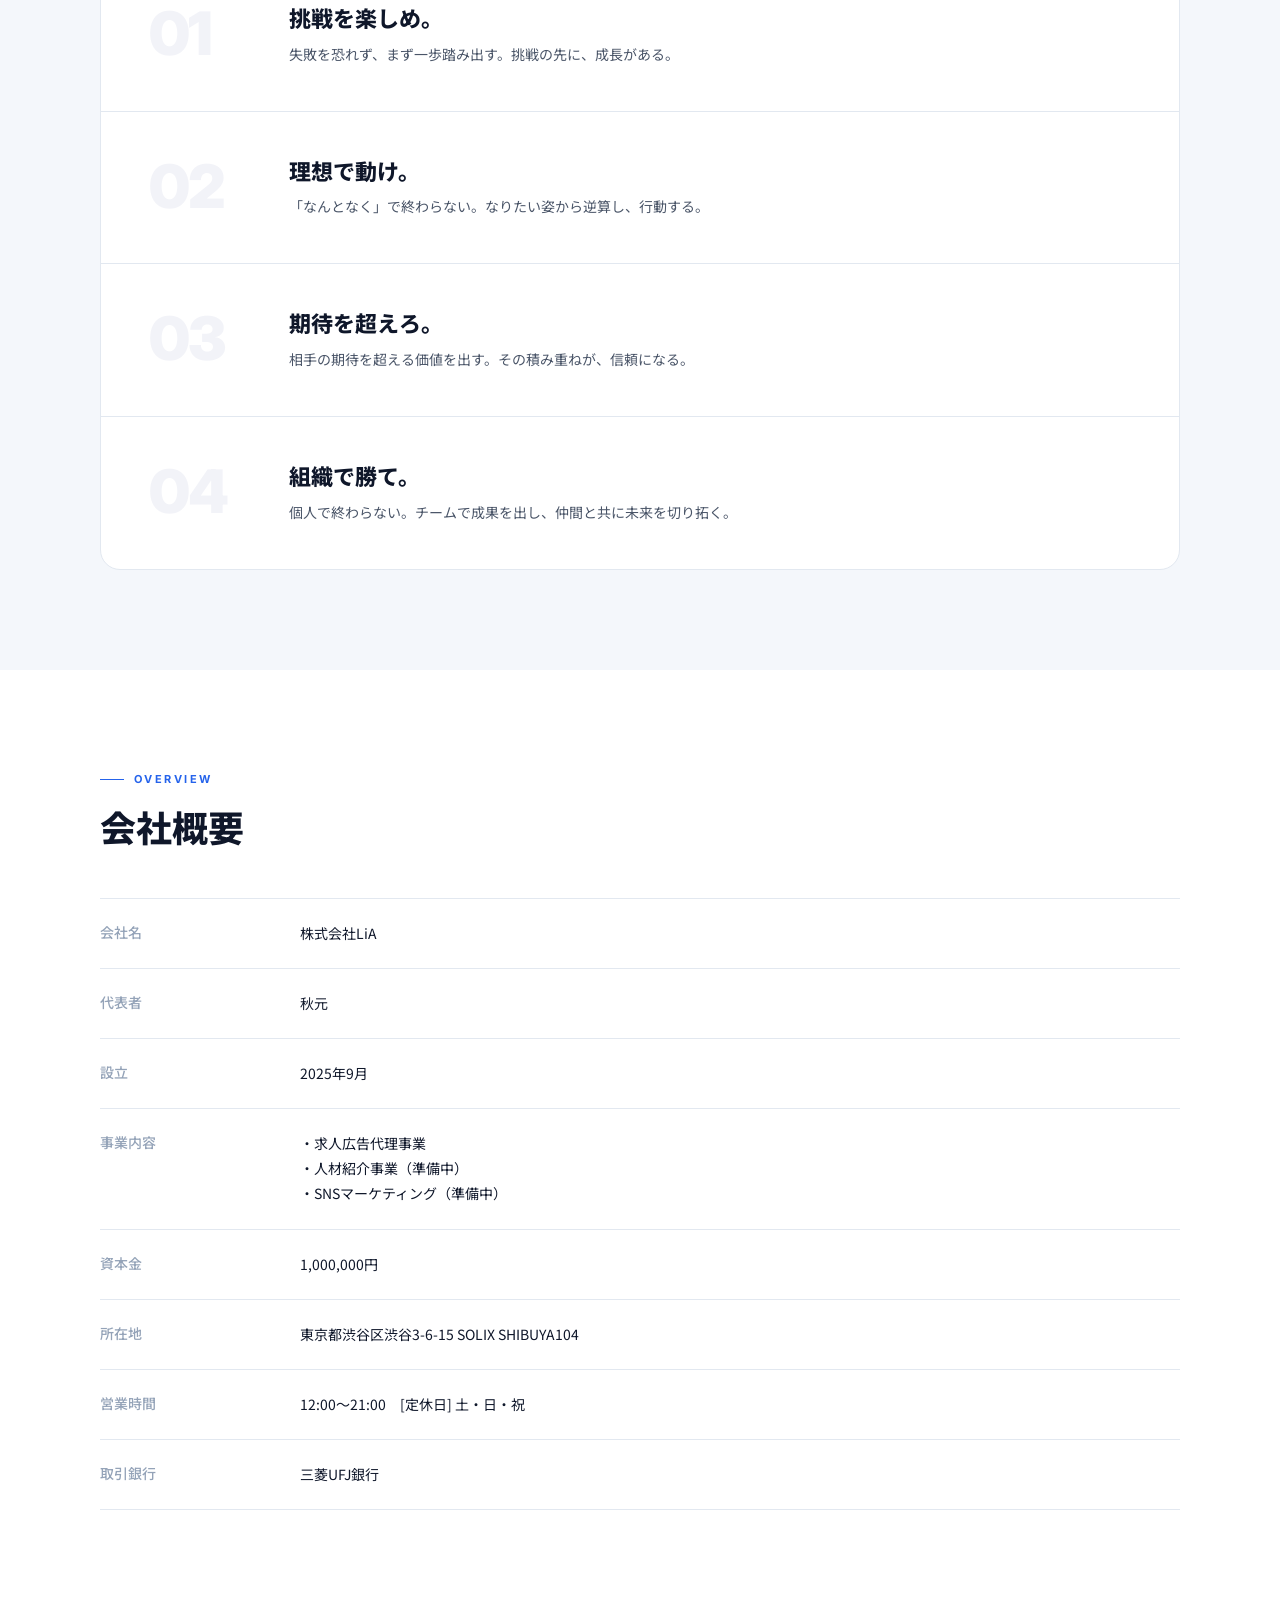
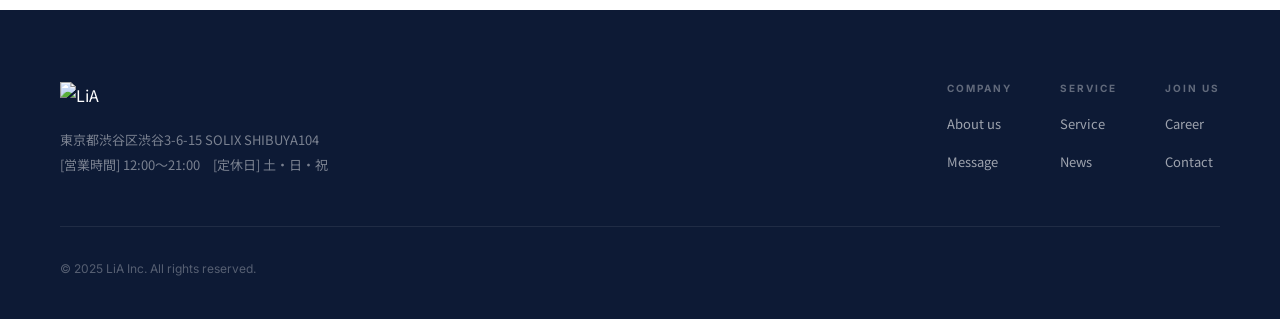
==== commit d8a68162: "fix: move overflow-x:hidden from body to html — restores position:fixed body{overflow-x:hidden} caus" ====
--- a/about.html
+++ b/about.html
@@ -4,7 +4,7 @@
   <meta charset="UTF-8">
   <meta name="viewport" content="width=device-width, initial-scale=1.0">
   <title>About us | LiA</title>
-  <link rel="stylesheet" href="css/style.css?v=9">
+  <link rel="stylesheet" href="css/style.css?v=11">
 </head>
 <body>
 
@@ -162,6 +162,6 @@
 </footer>
 <script src="https://cdnjs.cloudflare.com/ajax/libs/gsap/3.12.5/gsap.min.js"></script>
 <script src="https://cdnjs.cloudflare.com/ajax/libs/gsap/3.12.5/ScrollTrigger.min.js"></script>
-<script src="js/main.js?v=8"></script>
+<script src="js/main.js?v=9"></script>
 </body>
 </html>
--- a/css/style.css
+++ b/css/style.css
@@ -29,14 +29,14 @@
   --font-jp: 'Noto Sans JP', sans-serif;
 }
 
-html { scroll-behavior: smooth; }
+/* overflow-x は html に置く → body に置くと position:fixed が壊れる */
+html { scroll-behavior: smooth; overflow-x: hidden; }
 
 body {
   font-family: var(--font-jp);
   background: var(--bg);
   color: var(--text);
   line-height: 1.7;
-  overflow-x: hidden;
 }
 
 a { text-decoration: none; color: inherit; }
@@ -145,23 +145,27 @@
   display: flex;
   align-items: center;
   justify-content: space-between;
-  background: transparent;
-  border-bottom: 1px solid transparent;
-  transition: background var(--tr), border-color var(--tr), box-shadow var(--tr);
-}
-/* ヒーロー上では透明、スクロール後に白背景 */
+  /* ヒーロー上：常に薄暗い帯 → 常時視認できる */
+  background: rgba(4,10,24,.45);
+  backdrop-filter: blur(6px);
+  -webkit-backdrop-filter: blur(6px);
+  border-bottom: 1px solid rgba(255,255,255,.08);
+  transition: background .35s ease, border-color .35s ease, box-shadow .35s ease,
+              backdrop-filter .35s ease;
+}
+/* スクロール後：白背景に切り替え */
 #header.scrolled {
-  background: rgba(255,255,255,.95);
-  backdrop-filter: blur(12px);
-  -webkit-backdrop-filter: blur(12px);
+  background: rgba(255,255,255,.96);
+  backdrop-filter: blur(14px);
+  -webkit-backdrop-filter: blur(14px);
   border-bottom: 1px solid var(--border);
   box-shadow: 0 2px 20px rgba(15,30,80,.07);
 }
-/* ヒーロー以外のページはデフォルトで白背景 */
+/* ヒーロー以外のページ：常に白背景 */
 body:not(.has-hero) #header {
-  background: rgba(255,255,255,.95);
-  backdrop-filter: blur(12px);
-  -webkit-backdrop-filter: blur(12px);
+  background: rgba(255,255,255,.96);
+  backdrop-filter: blur(14px);
+  -webkit-backdrop-filter: blur(14px);
   border-bottom: 1px solid var(--border);
 }
 
@@ -181,6 +185,10 @@
 body:not(.has-hero) #header .nav-desktop a,
 #header.scrolled .nav-desktop a {
   color: var(--text-muted);
+}
+body:not(.has-hero) #header .hamburger span,
+#header.scrolled .hamburger span {
+  background: var(--text);
 }
 
 .nav-desktop a {
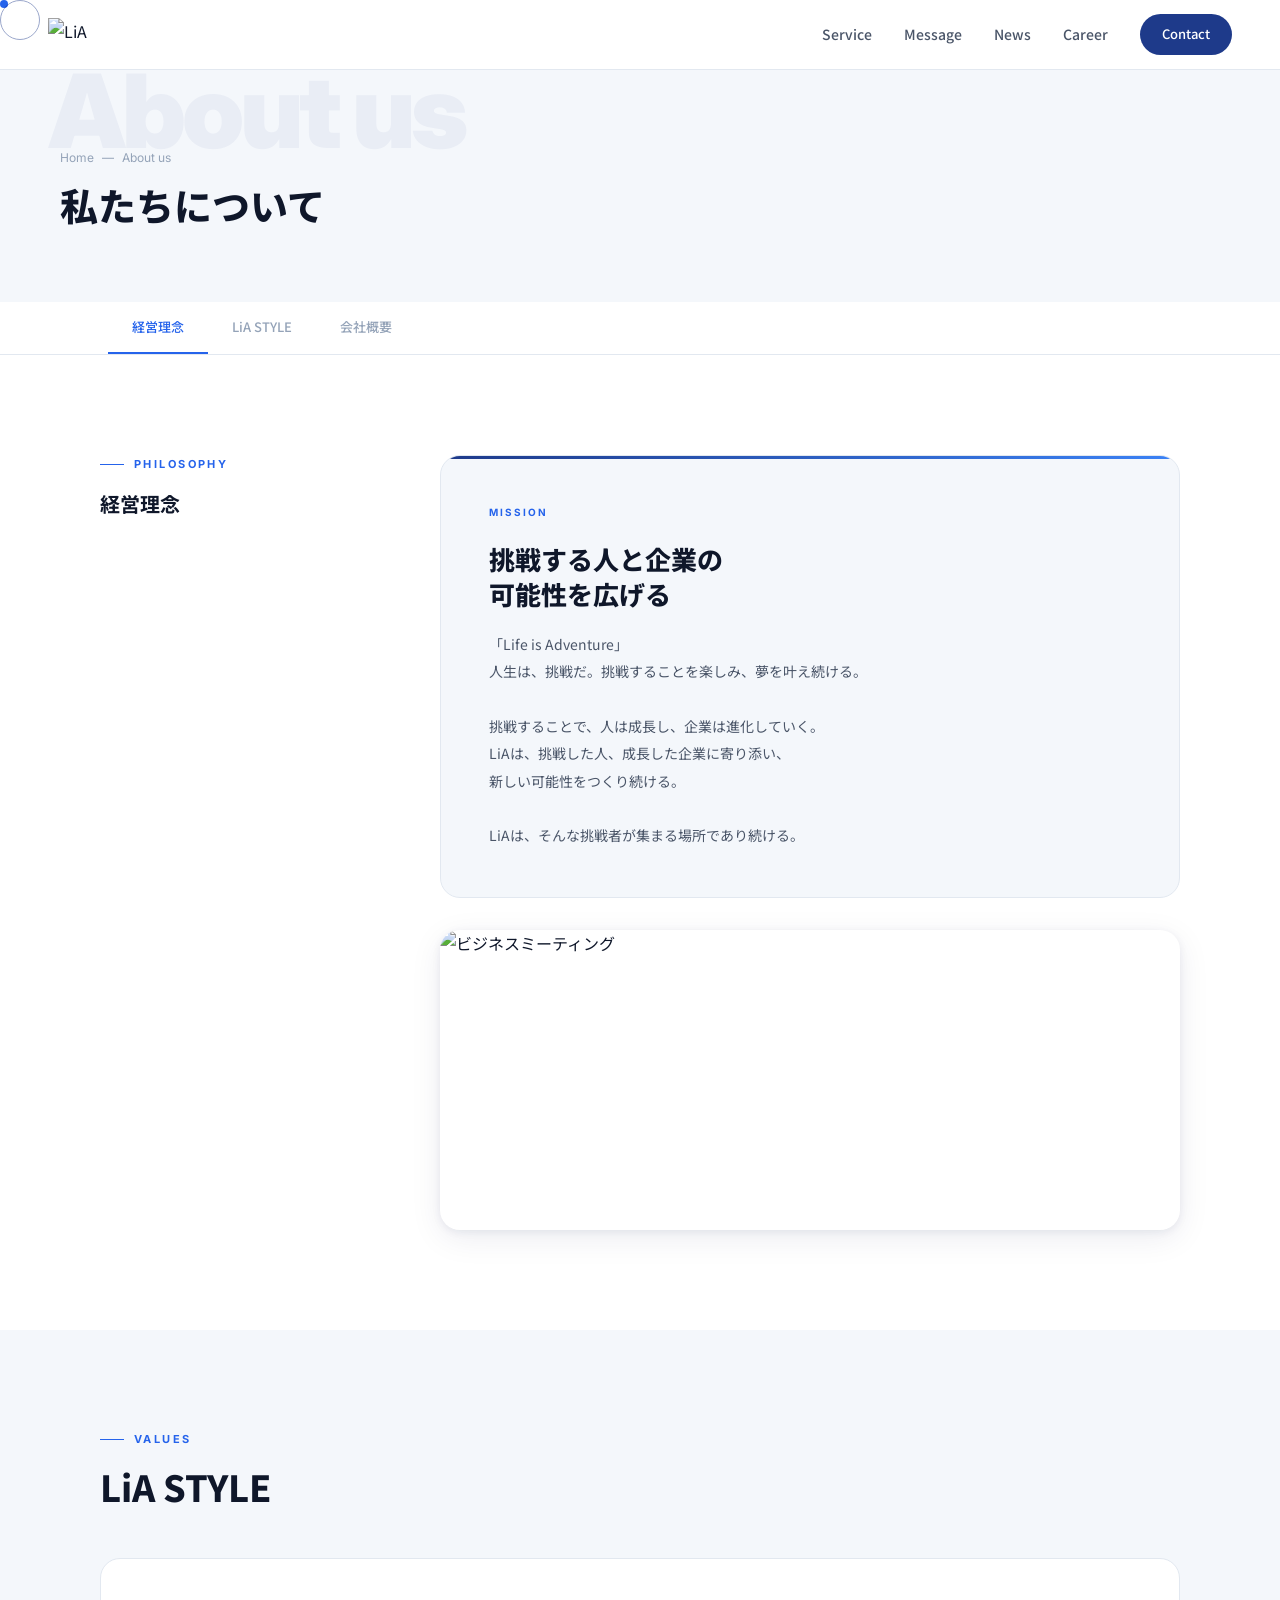
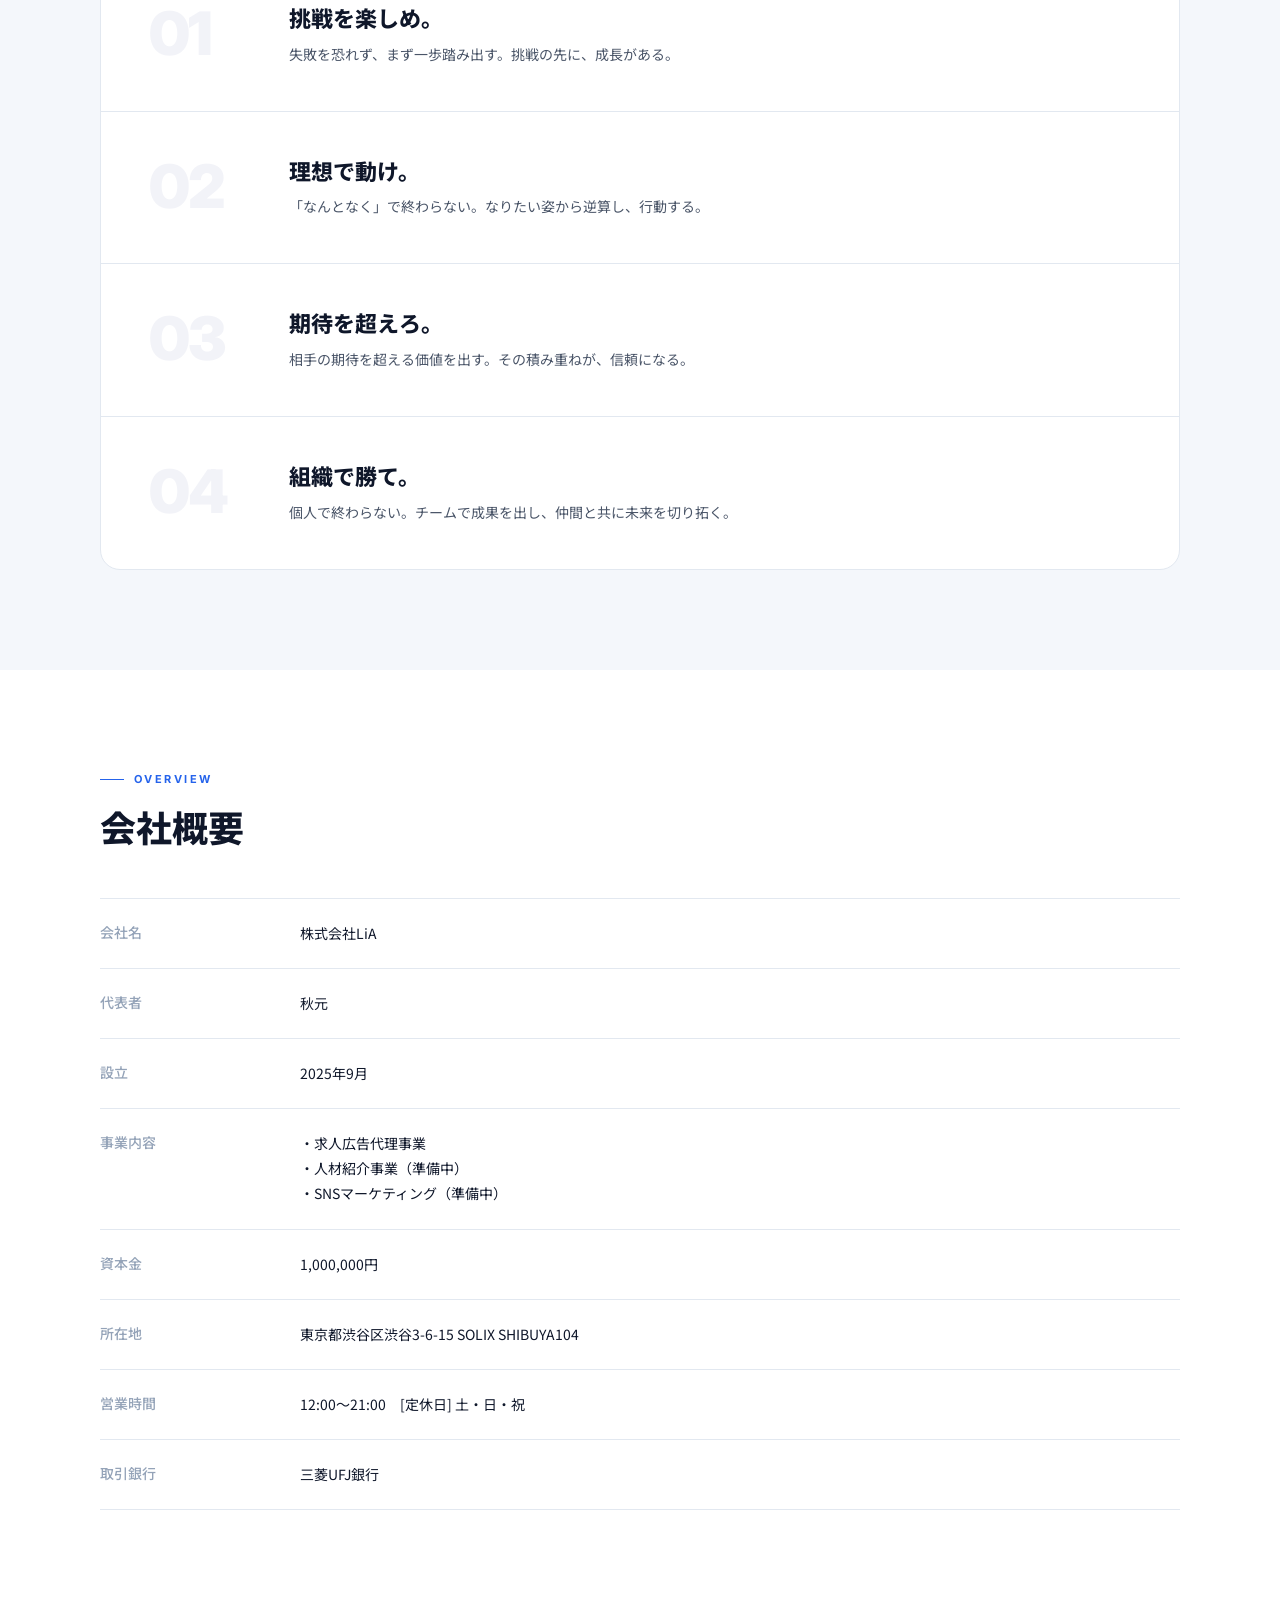
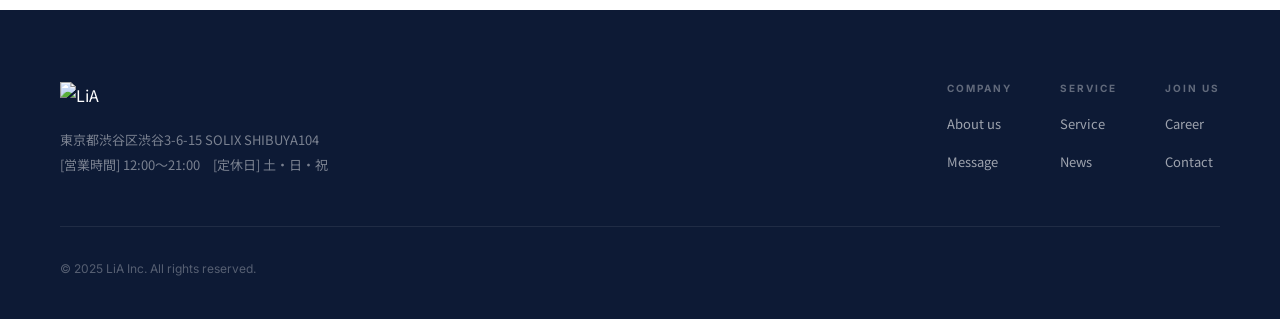
==== commit 708d1bb3: "fix: remove overflow-x:hidden from html/body entirely Both html{overflow-x:hidden} and body{overflow" ====
--- a/about.html
+++ b/about.html
@@ -4,7 +4,7 @@
   <meta charset="UTF-8">
   <meta name="viewport" content="width=device-width, initial-scale=1.0">
   <title>About us | LiA</title>
-  <link rel="stylesheet" href="css/style.css?v=11">
+  <link rel="stylesheet" href="css/style.css?v=12">
 </head>
 <body>
 
--- a/css/style.css
+++ b/css/style.css
@@ -29,14 +29,16 @@
   --font-jp: 'Noto Sans JP', sans-serif;
 }
 
-/* overflow-x は html に置く → body に置くと position:fixed が壊れる */
-html { scroll-behavior: smooth; overflow-x: hidden; }
+/* html/body に overflow を一切置かない → position:fixed を確実に保護 */
+html { scroll-behavior: smooth; }
 
 body {
   font-family: var(--font-jp);
   background: var(--bg);
   color: var(--text);
   line-height: 1.7;
+  /* overflow-x:hidden は body にも html にも設定しない
+     (どちらに置いてもブラウザ実装によって position:fixed が壊れる) */
 }
 
 a { text-decoration: none; color: inherit; }
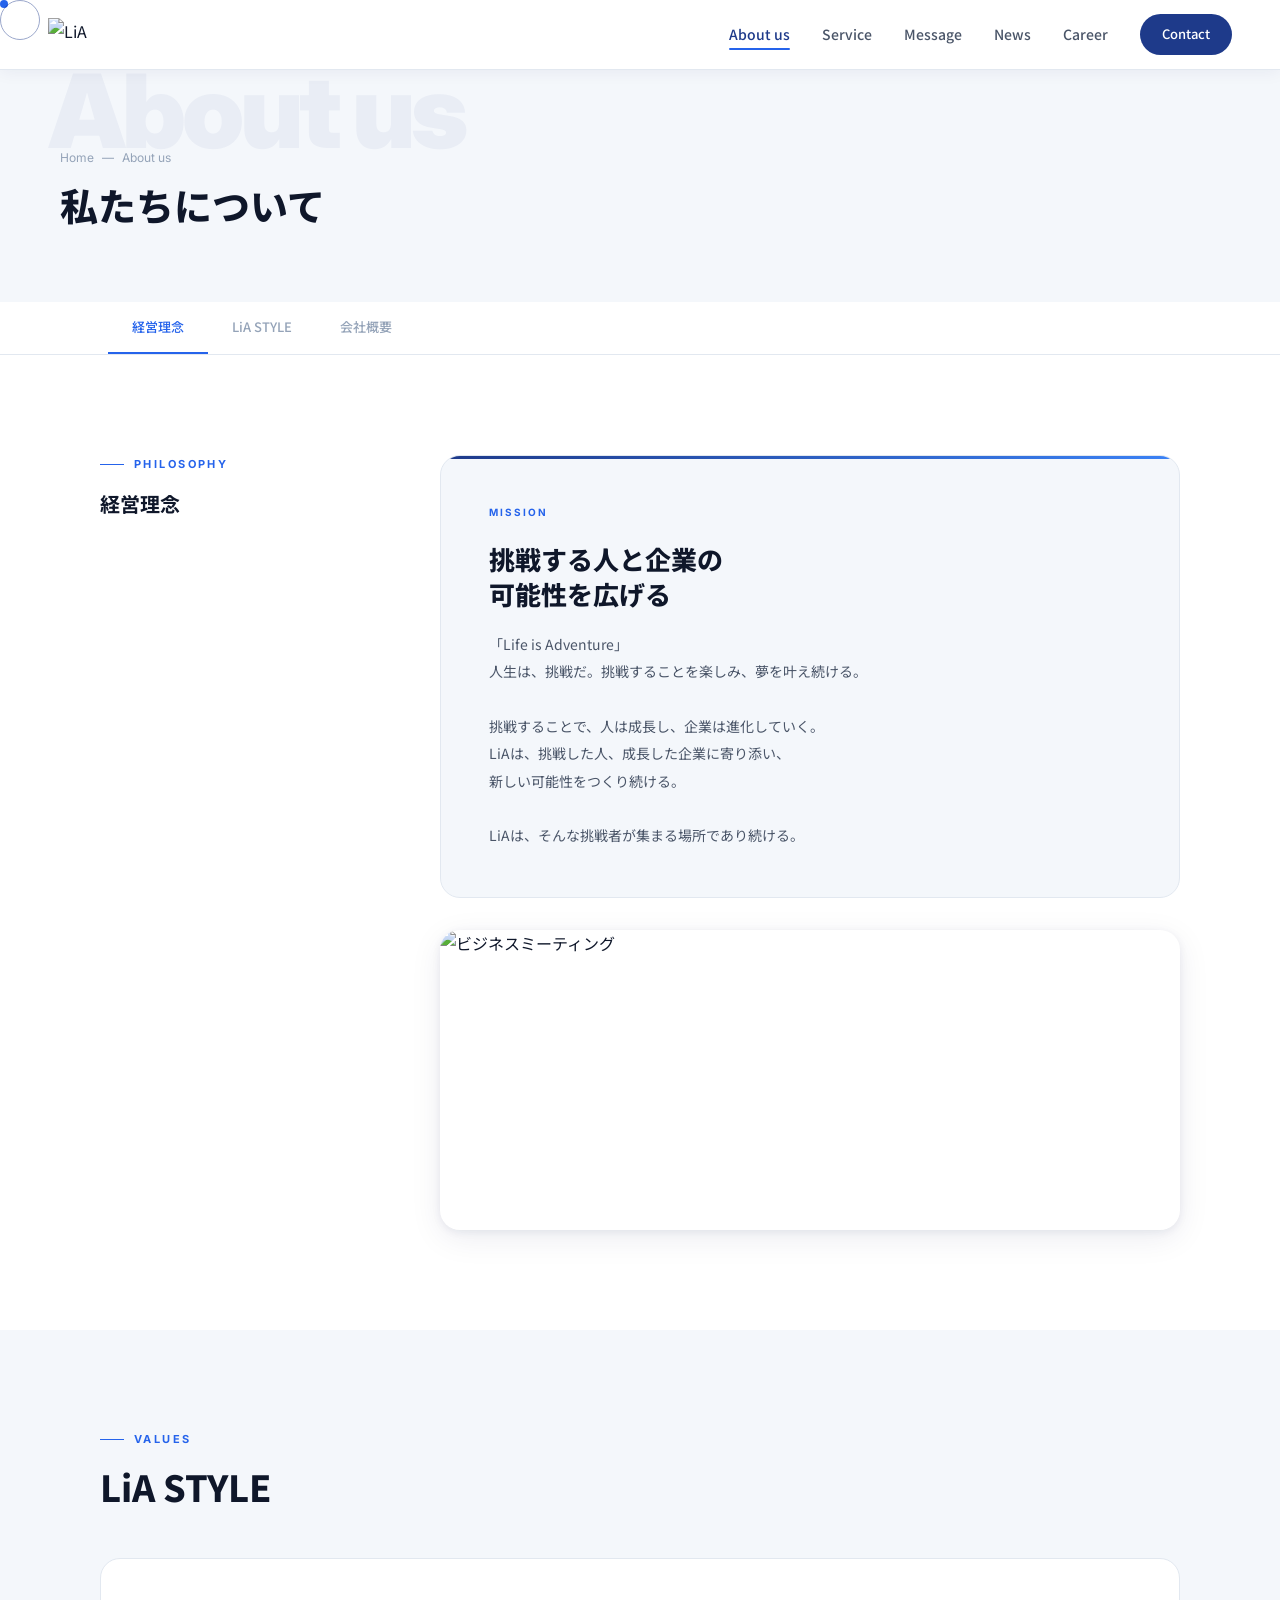
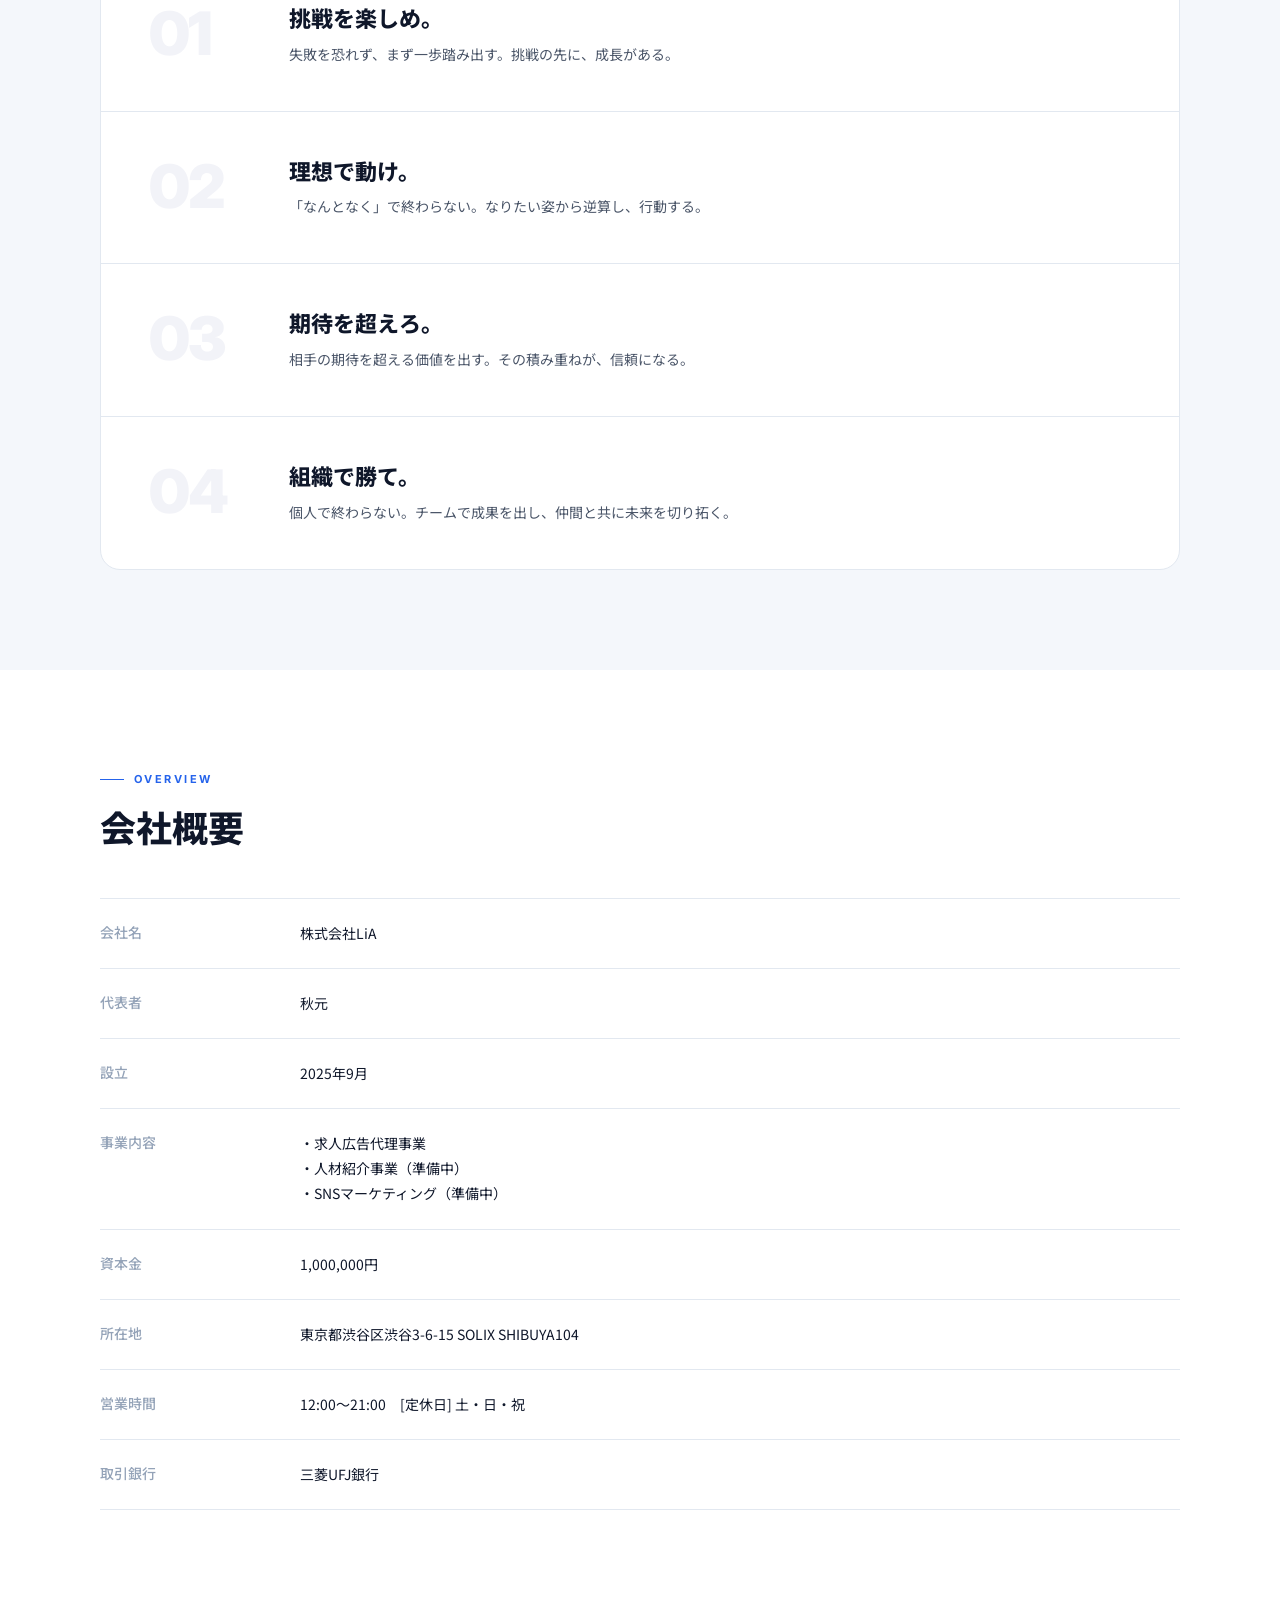
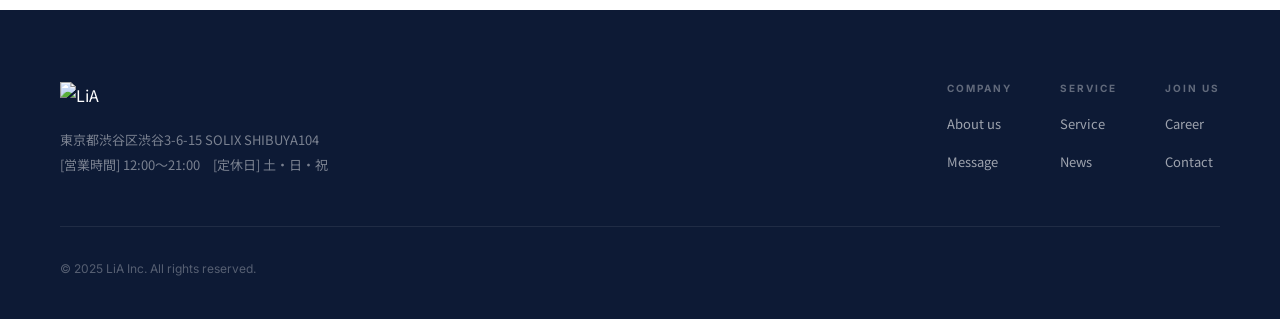
==== commit 896aeae7: "fix: header — revert to always-white fixed, remove all transparency Stripped back to the simplest po" ====
--- a/about.html
+++ b/about.html
@@ -4,7 +4,7 @@
   <meta charset="UTF-8">
   <meta name="viewport" content="width=device-width, initial-scale=1.0">
   <title>About us | LiA</title>
-  <link rel="stylesheet" href="css/style.css?v=12">
+  <link rel="stylesheet" href="css/style.css?v=13">
 </head>
 <body>
 
--- a/css/style.css
+++ b/css/style.css
@@ -141,34 +141,21 @@
    HEADER
    =========================== */
 #header {
-  position: fixed; top: 0; left: 0; right: 0; z-index: 200;
+  position: fixed !important;
+  top: 0 !important;
+  left: 0;
+  right: 0;
+  z-index: 1000;
   padding: 0 48px;
   height: 70px;
   display: flex;
   align-items: center;
   justify-content: space-between;
-  /* ヒーロー上：常に薄暗い帯 → 常時視認できる */
-  background: rgba(4,10,24,.45);
-  backdrop-filter: blur(6px);
-  -webkit-backdrop-filter: blur(6px);
-  border-bottom: 1px solid rgba(255,255,255,.08);
-  transition: background .35s ease, border-color .35s ease, box-shadow .35s ease,
-              backdrop-filter .35s ease;
-}
-/* スクロール後：白背景に切り替え */
-#header.scrolled {
   background: rgba(255,255,255,.96);
-  backdrop-filter: blur(14px);
-  -webkit-backdrop-filter: blur(14px);
+  backdrop-filter: blur(12px);
+  -webkit-backdrop-filter: blur(12px);
   border-bottom: 1px solid var(--border);
-  box-shadow: 0 2px 20px rgba(15,30,80,.07);
-}
-/* ヒーロー以外のページ：常に白背景 */
-body:not(.has-hero) #header {
-  background: rgba(255,255,255,.96);
-  backdrop-filter: blur(14px);
-  -webkit-backdrop-filter: blur(14px);
-  border-bottom: 1px solid var(--border);
+  box-shadow: 0 2px 16px rgba(15,30,80,.06);
 }
 
 .logo img { height: 34px; width: auto; }
@@ -178,21 +165,6 @@
   align-items: center;
   gap: 32px;
 }
-/* 透明ヘッダー時（ヒーロー上）は白文字 */
-#header:not(.scrolled) .nav-desktop a { color: rgba(255,255,255,.75); }
-#header:not(.scrolled) .nav-desktop a:hover { color: #fff; }
-#header:not(.scrolled) .nav-desktop a.active { color: #fff; }
-#header:not(.scrolled) .nav-desktop a.active::after { background: #fff; }
-#header:not(.scrolled) .hamburger span { background: #fff; }
-body:not(.has-hero) #header .nav-desktop a,
-#header.scrolled .nav-desktop a {
-  color: var(--text-muted);
-}
-body:not(.has-hero) #header .hamburger span,
-#header.scrolled .hamburger span {
-  background: var(--text);
-}
-
 .nav-desktop a {
   font-size: 14px;
   font-weight: 500;
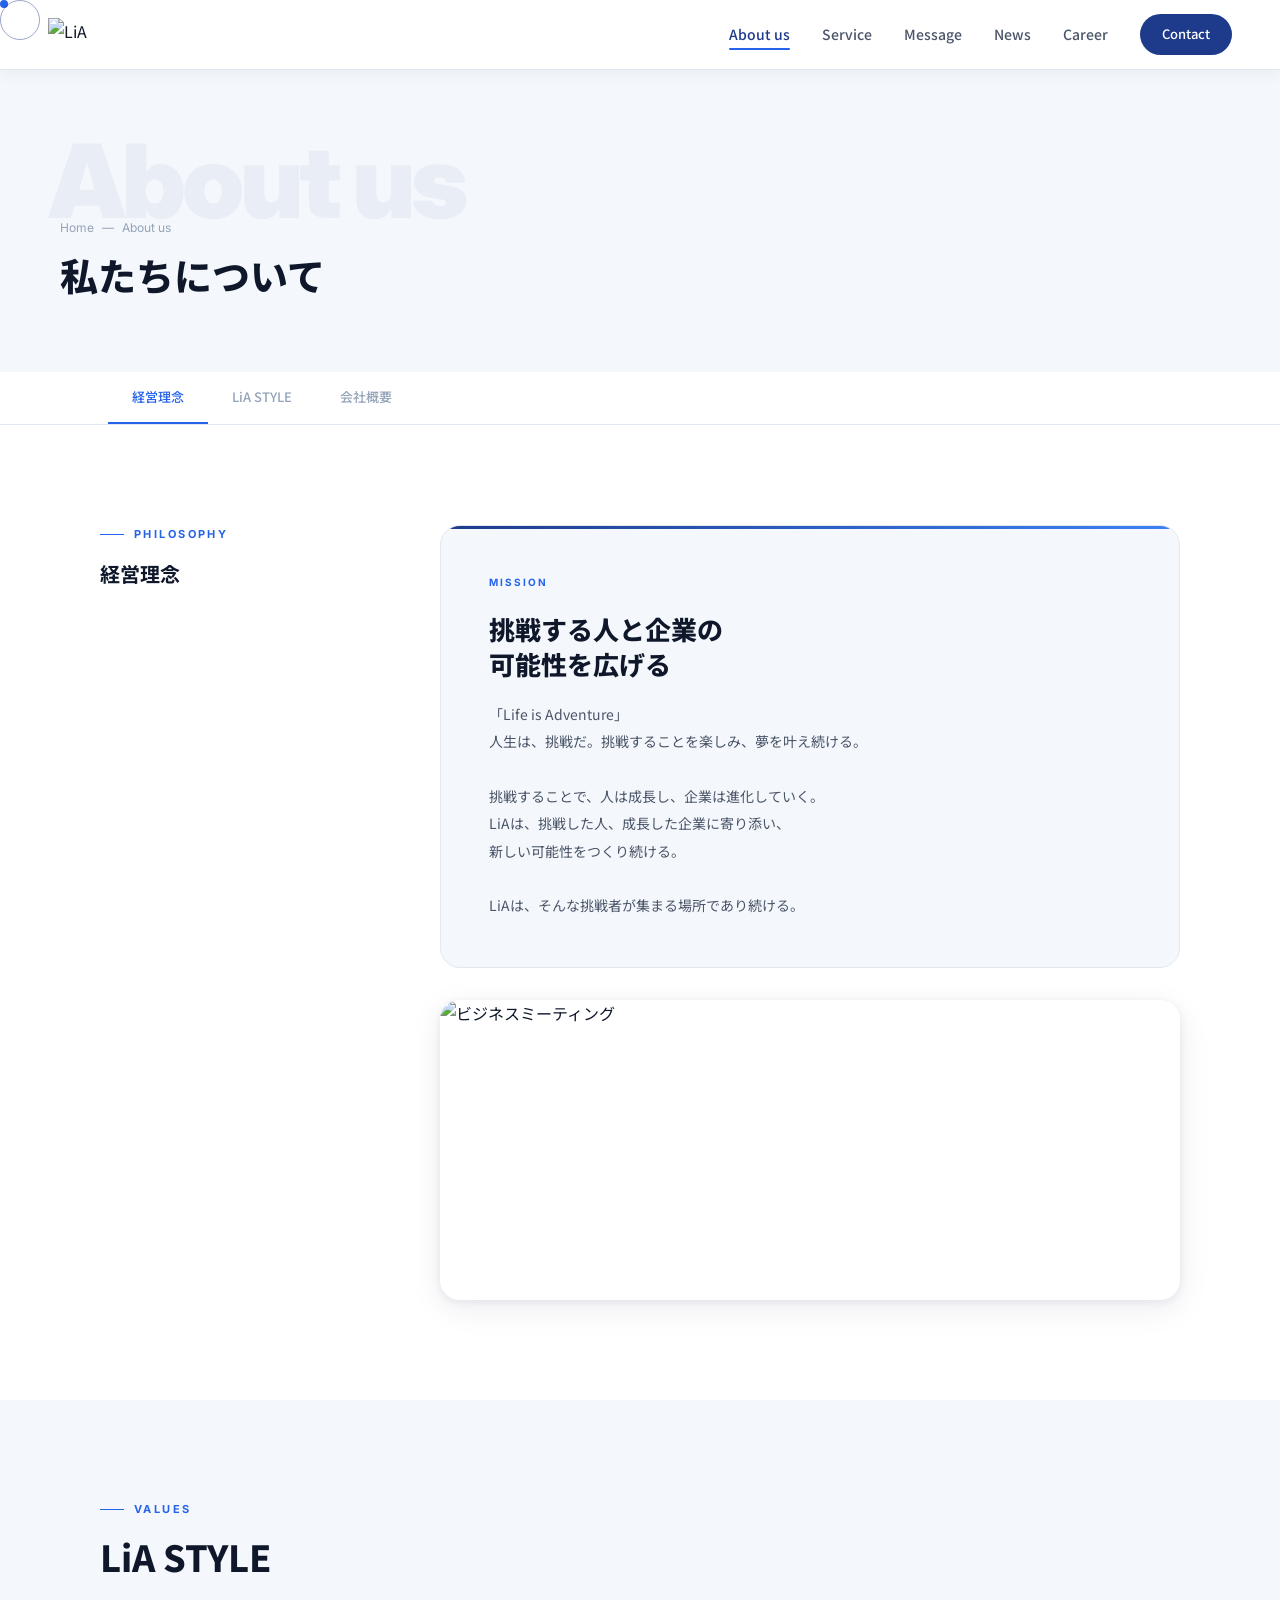
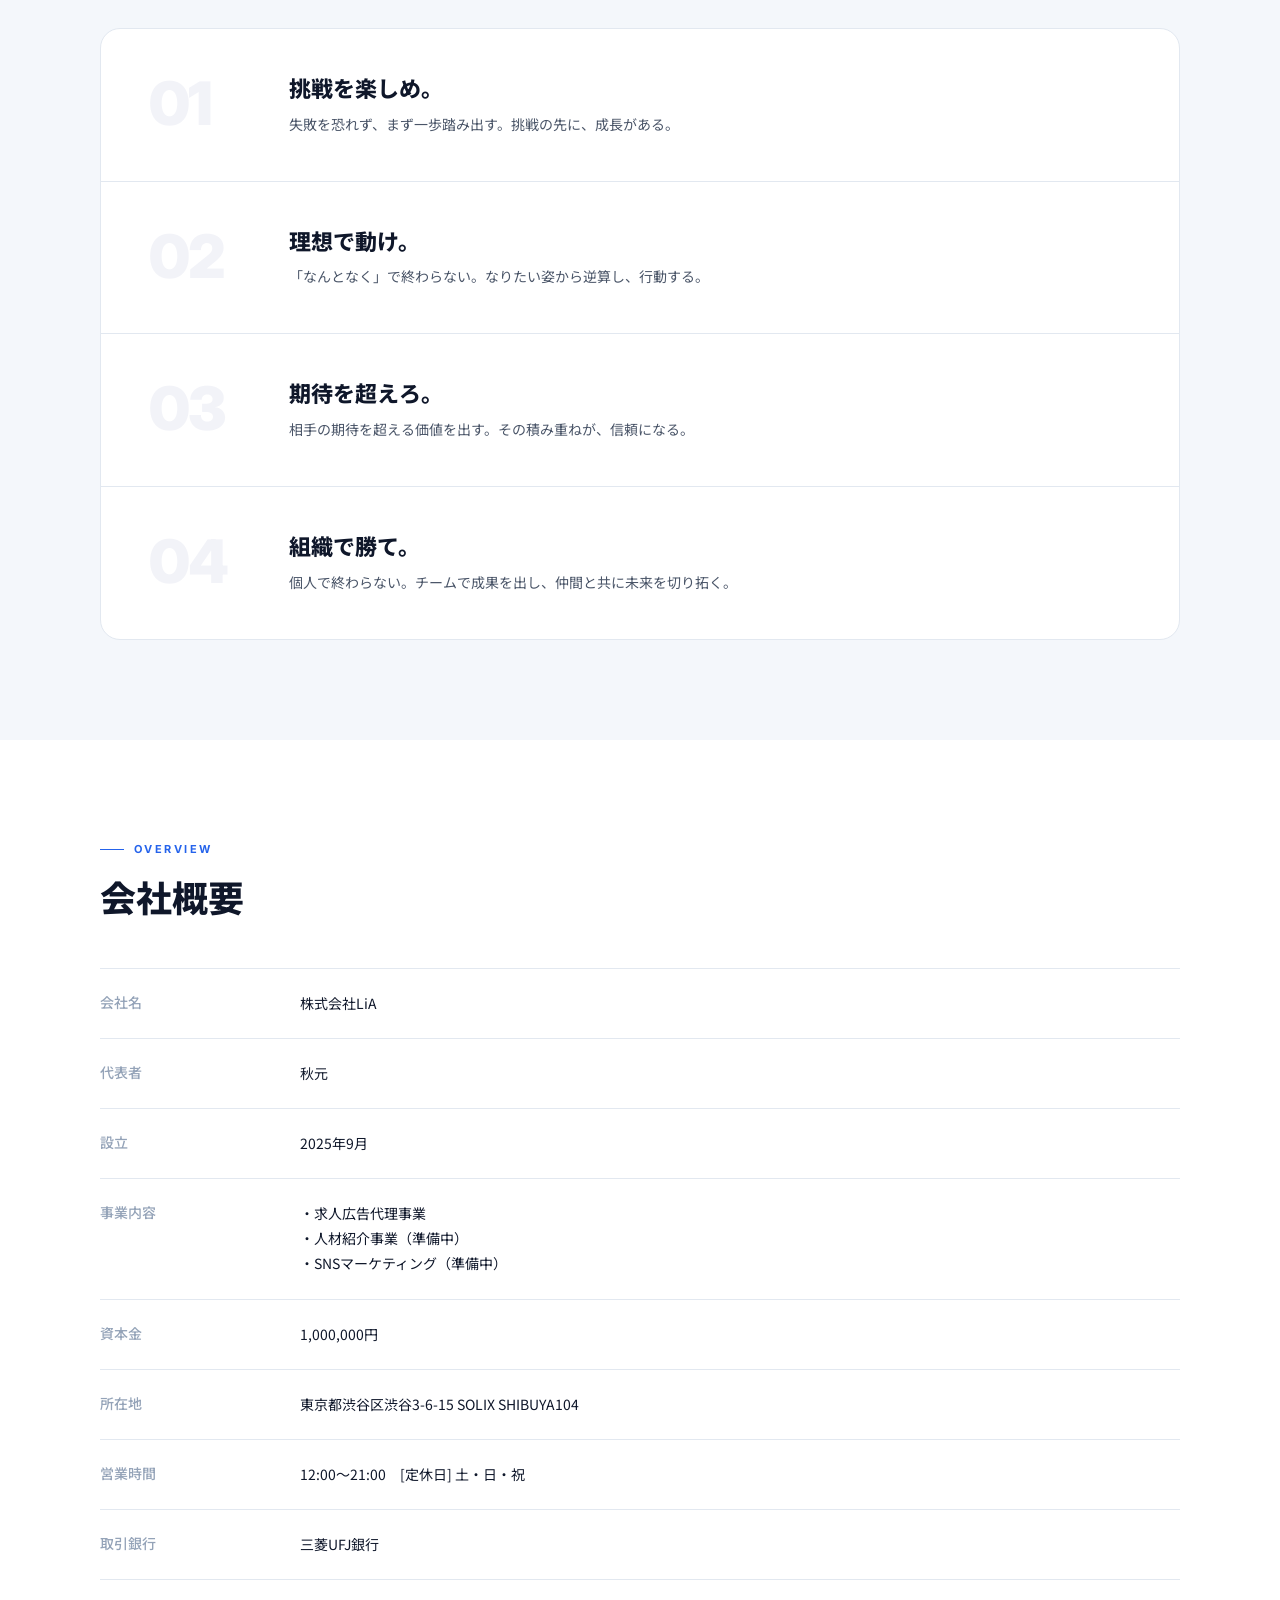
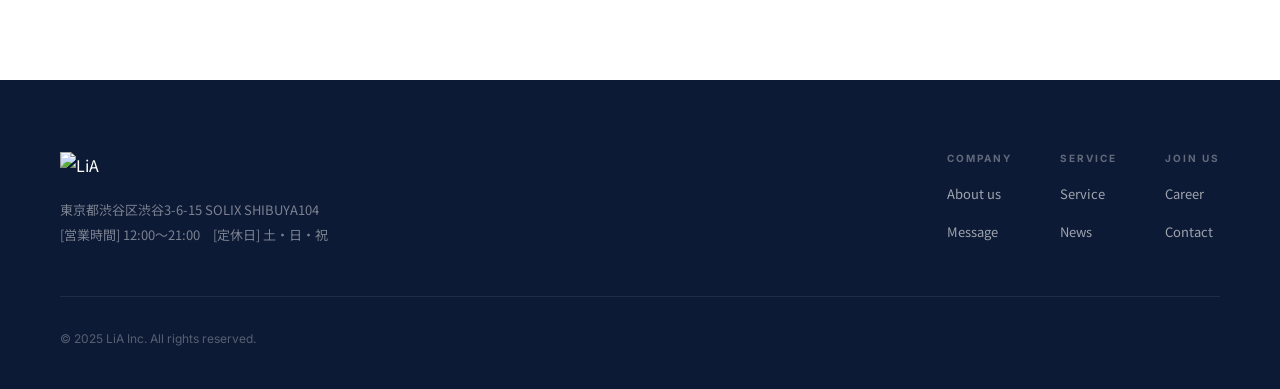
==== commit e81fc863: "fix: switch header to position:sticky for reliable scroll behavior position:fixed was silently broke" ====
--- a/about.html
+++ b/about.html
@@ -4,7 +4,7 @@
   <meta charset="UTF-8">
   <meta name="viewport" content="width=device-width, initial-scale=1.0">
   <title>About us | LiA</title>
-  <link rel="stylesheet" href="css/style.css?v=13">
+  <link rel="stylesheet" href="css/style.css?v=14">
 </head>
 <body>
 
--- a/css/style.css
+++ b/css/style.css
@@ -141,8 +141,8 @@
    HEADER
    =========================== */
 #header {
-  position: fixed !important;
-  top: 0 !important;
+  position: sticky;
+  top: 0;
   left: 0;
   right: 0;
   z-index: 1000;
@@ -248,7 +248,8 @@
    =========================== */
 #hero {
   position: relative;
-  min-height: 100vh;
+  /* sticky ヘッダー(70px)の分を引いてビューポートをちょうど埋める */
+  min-height: calc(100vh - 70px);
   display: flex;
   align-items: center;
   overflow: hidden;
@@ -312,7 +313,7 @@
   align-self: stretch;
   display: flex;
   align-items: center;
-  padding: 100px 0 60px 8vw;
+  padding: 40px 0 60px 8vw;
   gap: 0;
 }
 
@@ -938,7 +939,7 @@
    RESPONSIVE
    =========================== */
 @media (max-width: 1024px) {
-  .hero-inner { padding: 100px 40px 60px 5vw; }
+  .hero-inner { padding: 40px 40px 60px 5vw; }
   .hero-left { min-width: 260px; }
   .hero-grid { flex: 0 0 44vw; height: clamp(320px, 29.3vw, 480px); gap: 3px; }
   .about-grid, .msg-grid, .service-intro, .msg-page-grid,
@@ -983,7 +984,7 @@
   .contact-info-card { padding: 32px 24px; }
   /* モバイル：テキスト上、グリッド下に縦積み */
   .hero-inner {
-    padding: 100px 0 0;
+    padding: 32px 0 0;
     flex-direction: column;
     align-items: flex-start;
     gap: 28px;
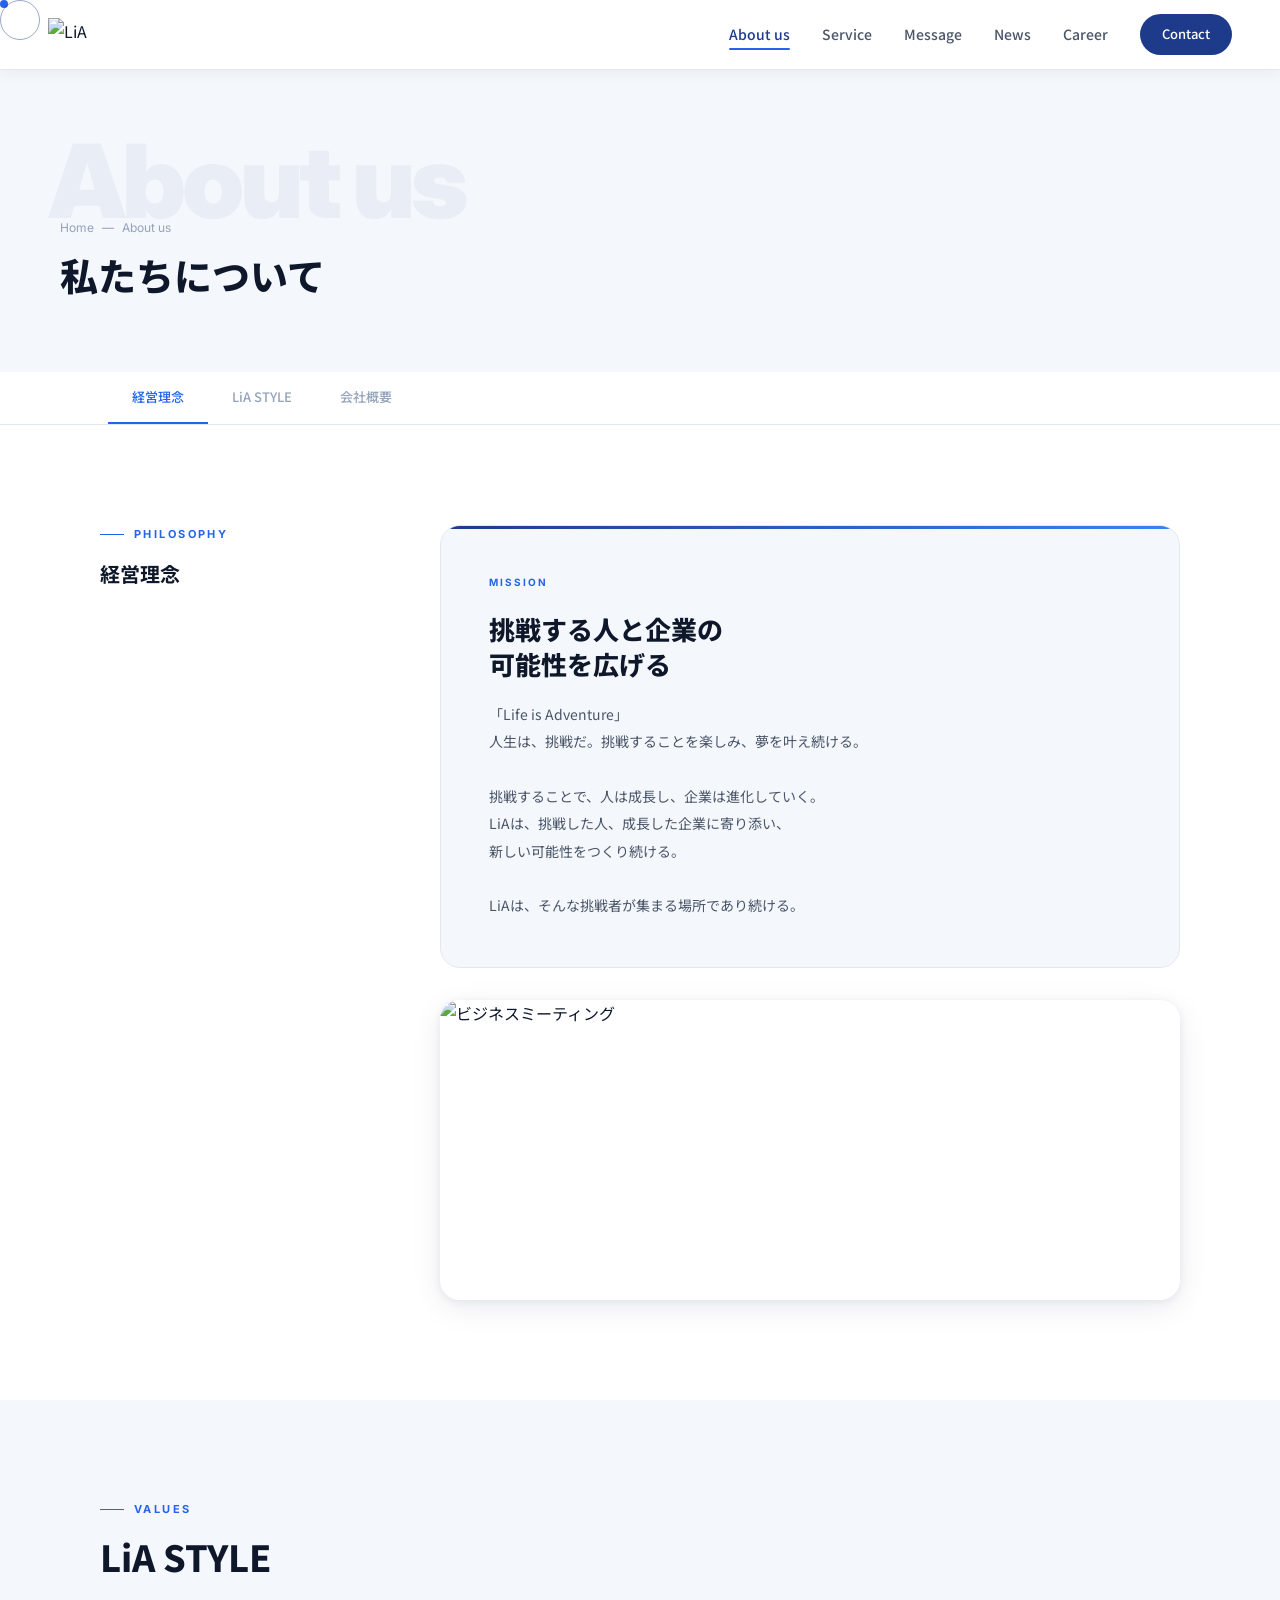
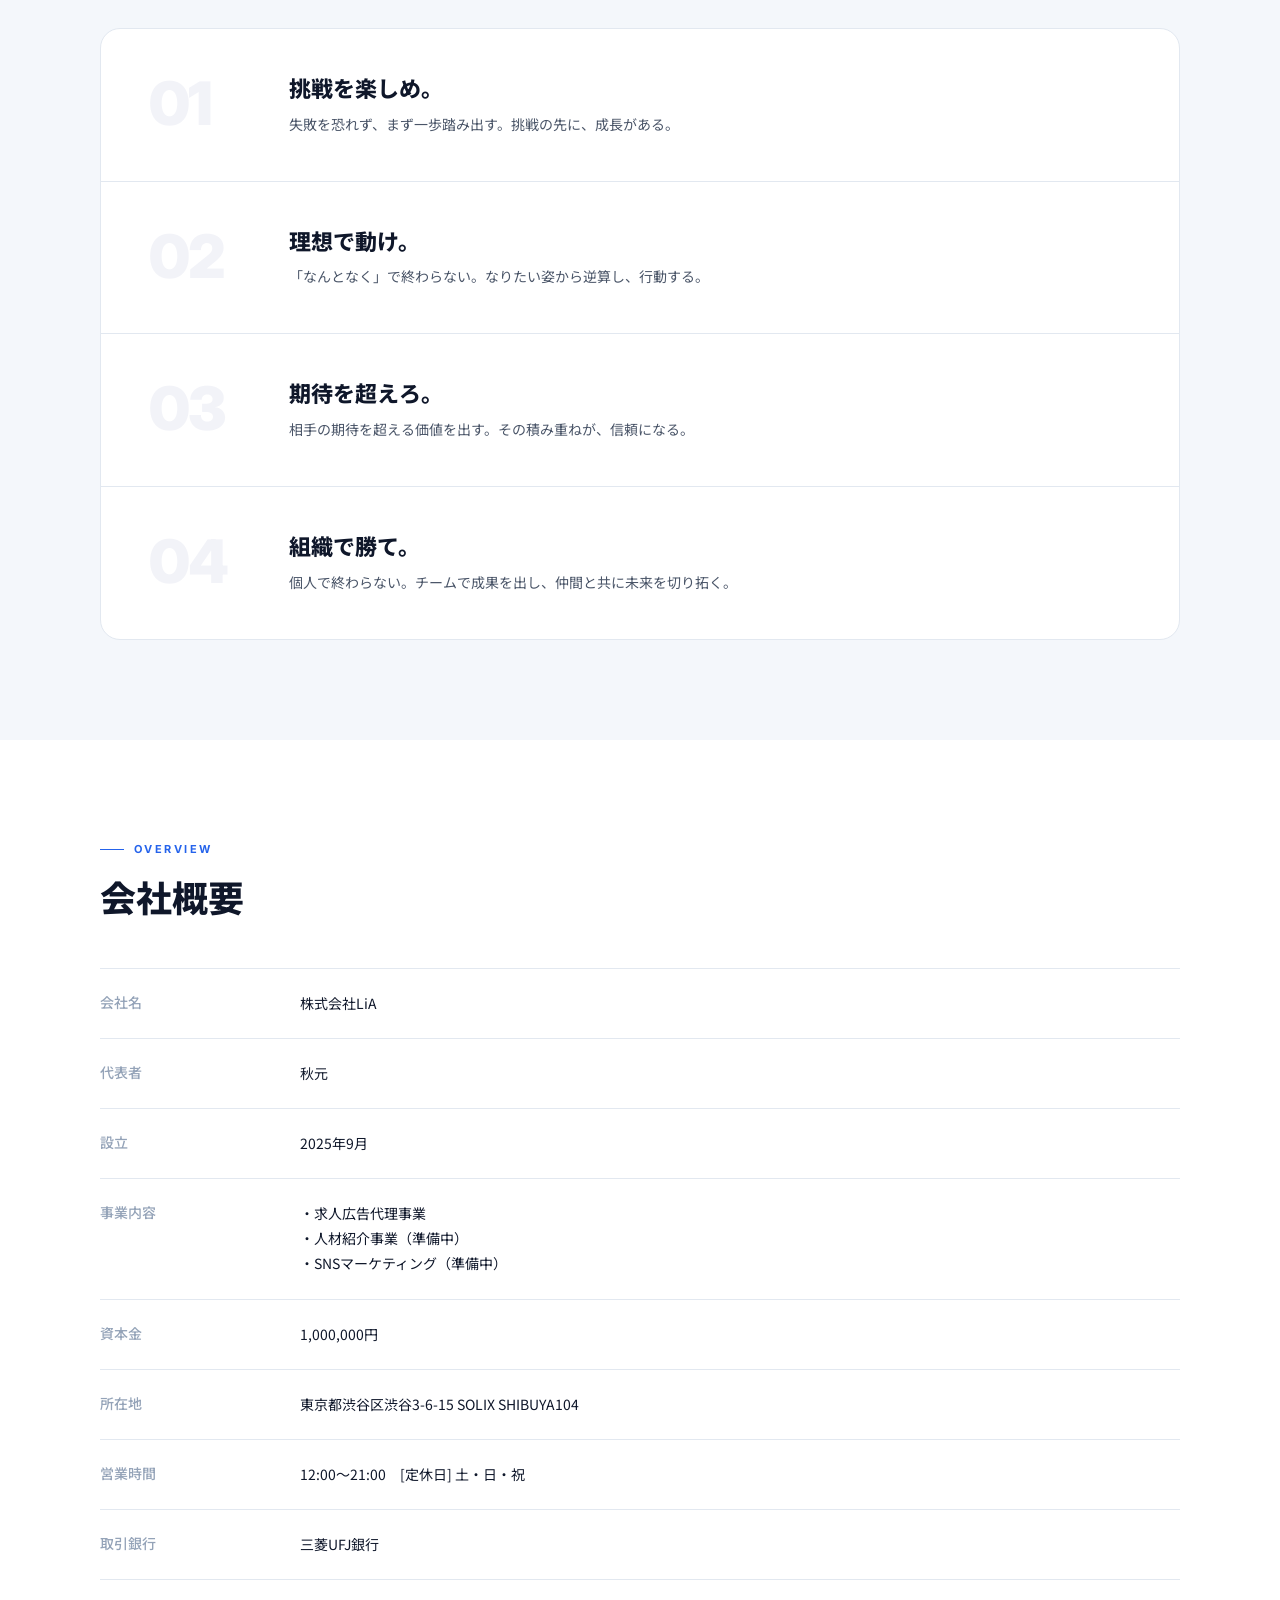
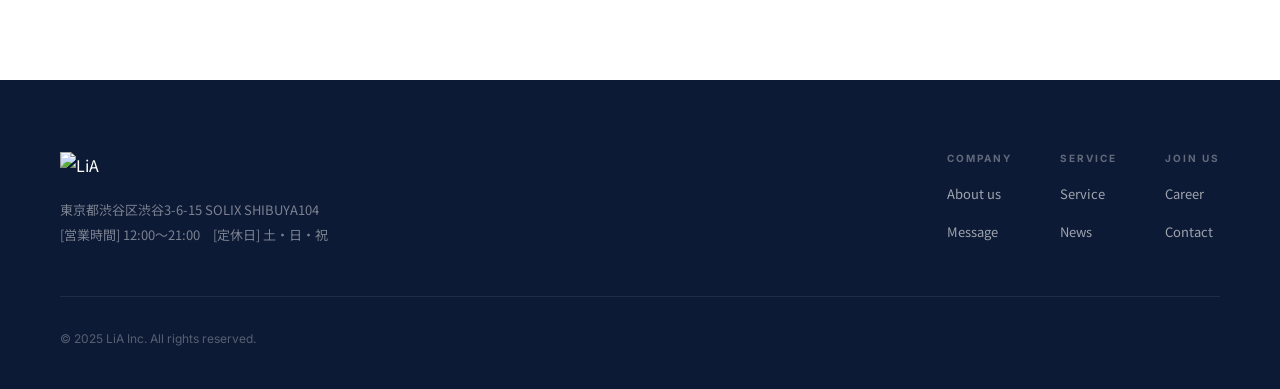
==== commit 8b879e5b: "feat: transparent header on hero page with scroll-to-opaque effect - position:fixed (safe now: no ov" ====
--- a/about.html
+++ b/about.html
@@ -4,7 +4,7 @@
   <meta charset="UTF-8">
   <meta name="viewport" content="width=device-width, initial-scale=1.0">
   <title>About us | LiA</title>
-  <link rel="stylesheet" href="css/style.css?v=14">
+  <link rel="stylesheet" href="css/style.css?v=15">
 </head>
 <body>
 
--- a/css/style.css
+++ b/css/style.css
@@ -37,9 +37,10 @@
   background: var(--bg);
   color: var(--text);
   line-height: 1.7;
-  /* overflow-x:hidden は body にも html にも設定しない
-     (どちらに置いてもブラウザ実装によって position:fixed が壊れる) */
-}
+  padding-top: 70px; /* fixed ヘッダー分の余白 */
+}
+/* ヒーローページはヘッダーがヒーローに重なるので余白不要 */
+body.has-hero { padding-top: 0; }
 
 a { text-decoration: none; color: inherit; }
 img { display: block; max-width: 100%; }
@@ -141,7 +142,7 @@
    HEADER
    =========================== */
 #header {
-  position: sticky;
+  position: fixed;
   top: 0;
   left: 0;
   right: 0;
@@ -156,6 +157,42 @@
   -webkit-backdrop-filter: blur(12px);
   border-bottom: 1px solid var(--border);
   box-shadow: 0 2px 16px rgba(15,30,80,.06);
+  transition: background .4s ease, border-color .4s ease,
+              box-shadow .4s ease, backdrop-filter .4s ease;
+}
+
+/* ── ヒーローページ: スクロール前は透明 ── */
+.has-hero #header:not(.scrolled) {
+  background: transparent;
+  backdrop-filter: none;
+  -webkit-backdrop-filter: none;
+  border-bottom-color: transparent;
+  box-shadow: none;
+}
+/* ロゴを白く */
+.has-hero #header:not(.scrolled) .logo img {
+  filter: brightness(0) invert(1);
+  transition: filter .4s ease;
+}
+/* ナビリンクを白く */
+.has-hero #header:not(.scrolled) .nav-desktop a {
+  color: rgba(255,255,255,.85);
+}
+.has-hero #header:not(.scrolled) .nav-desktop a:hover {
+  color: #fff;
+}
+/* Contactボタン: 白枠スタイルに */
+.has-hero #header:not(.scrolled) .nav-contact-btn {
+  background: rgba(255,255,255,.15) !important;
+  border: 1px solid rgba(255,255,255,.5) !important;
+  color: #fff !important;
+}
+.has-hero #header:not(.scrolled) .nav-contact-btn:hover {
+  background: rgba(255,255,255,.25) !important;
+}
+/* ハンバーガーを白く */
+.has-hero #header:not(.scrolled) .hamburger span {
+  background: #fff;
 }
 
 .logo img { height: 34px; width: auto; }
@@ -248,8 +285,8 @@
    =========================== */
 #hero {
   position: relative;
-  /* sticky ヘッダー(70px)の分を引いてビューポートをちょうど埋める */
-  min-height: calc(100vh - 70px);
+  /* fixed ヘッダーが重なるのでフルビューポートでOK */
+  min-height: 100vh;
   display: flex;
   align-items: center;
   overflow: hidden;
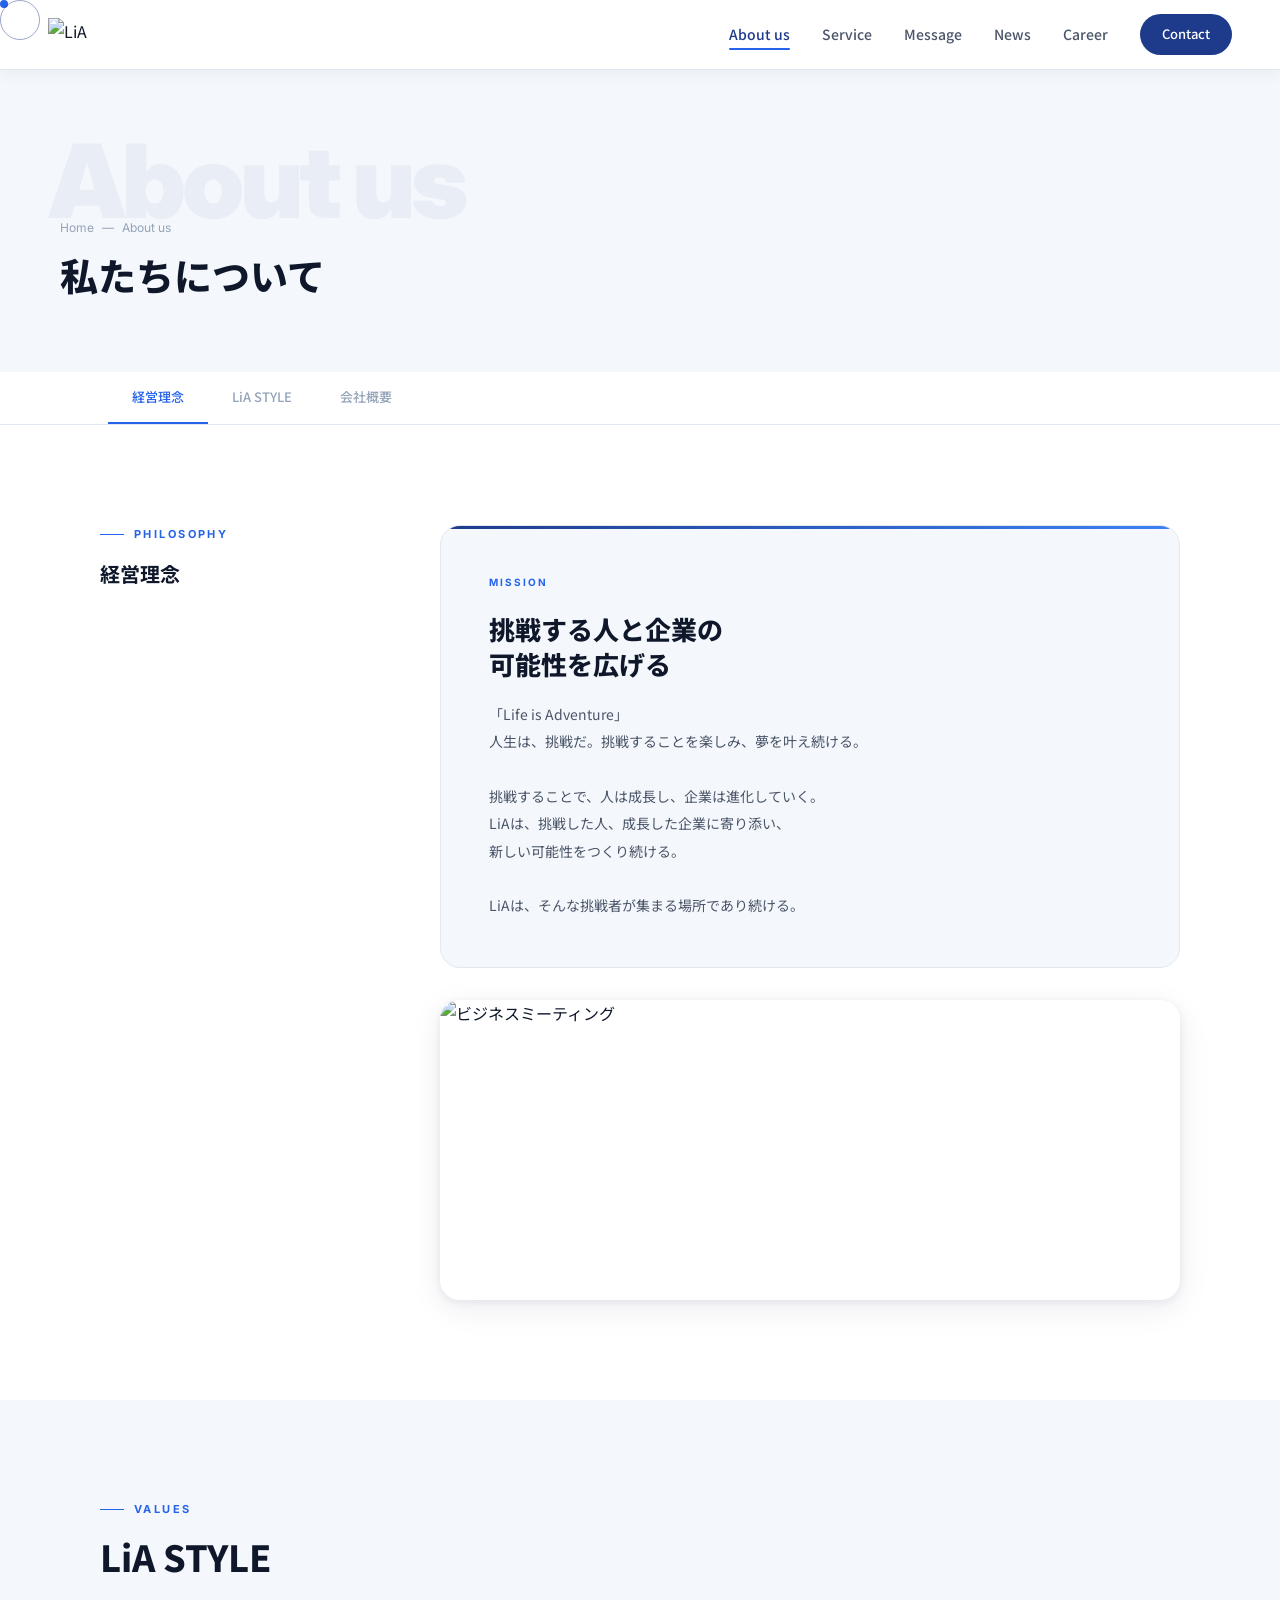
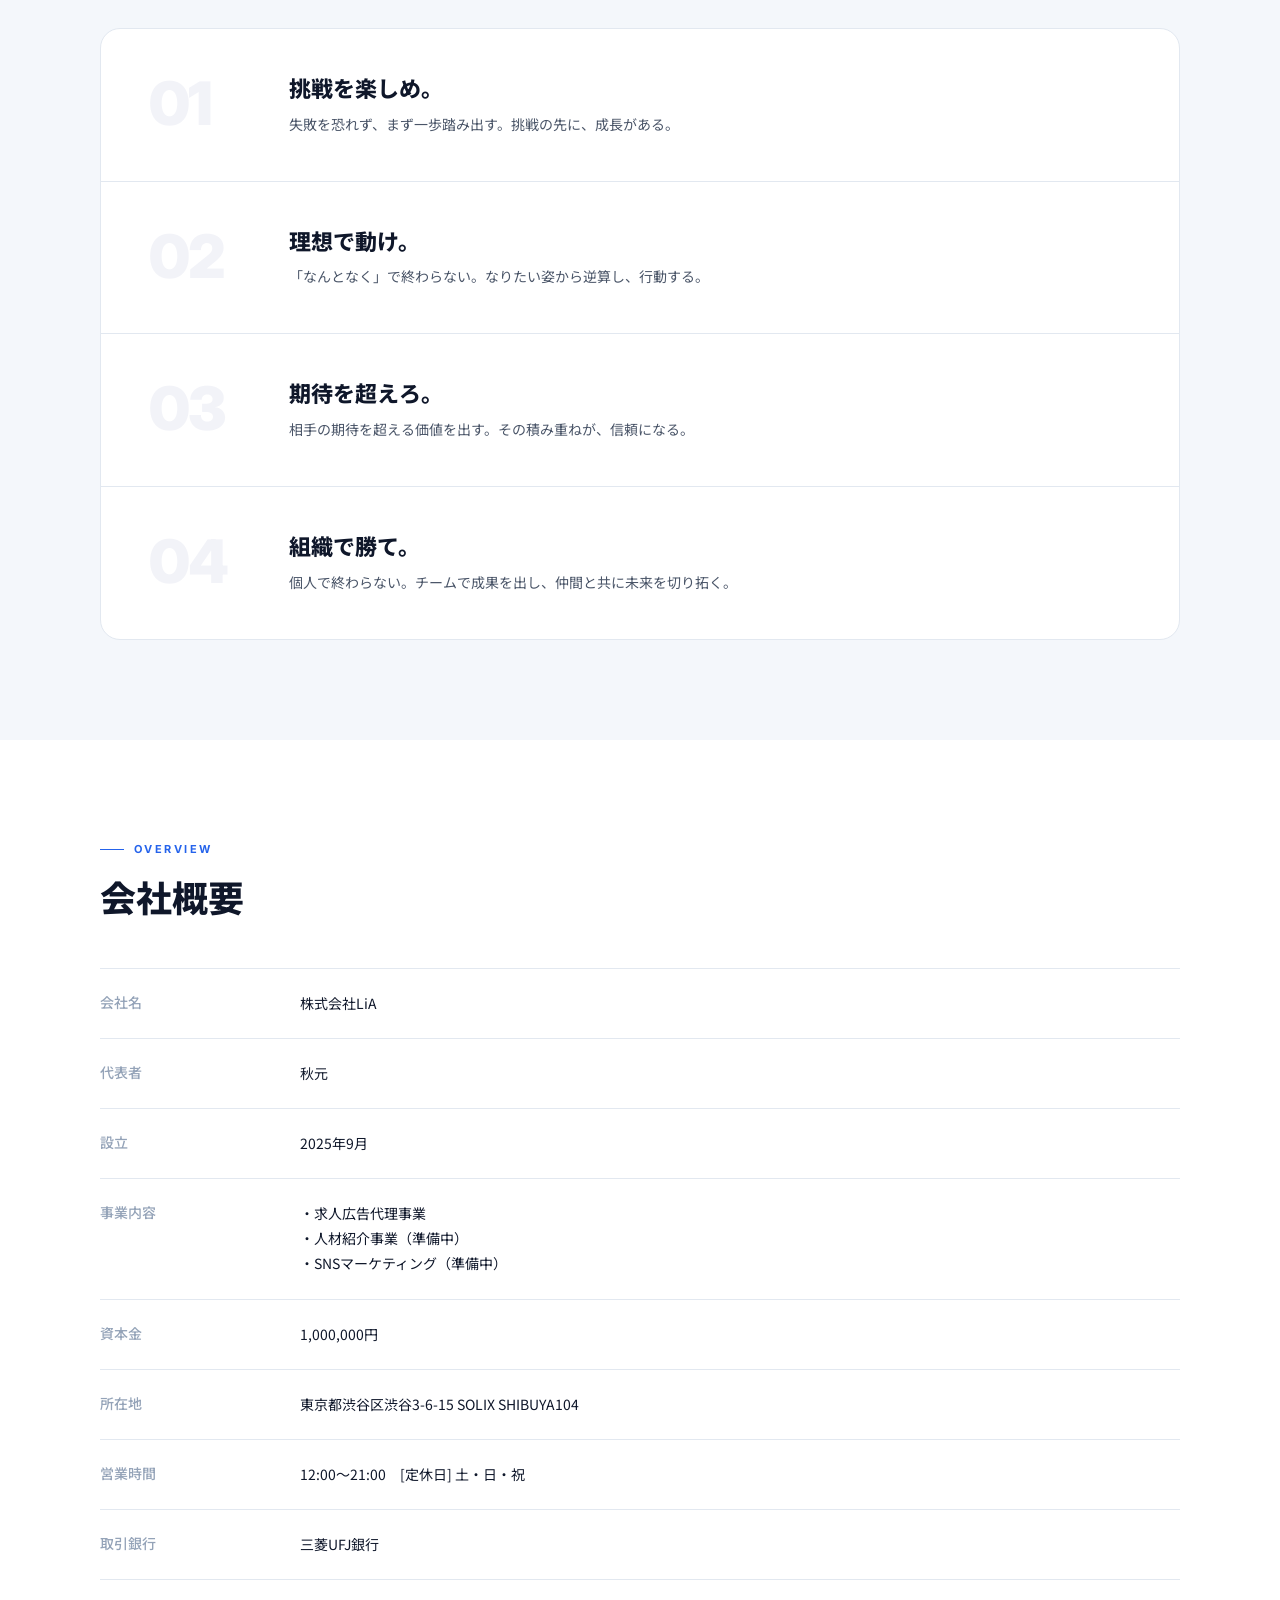
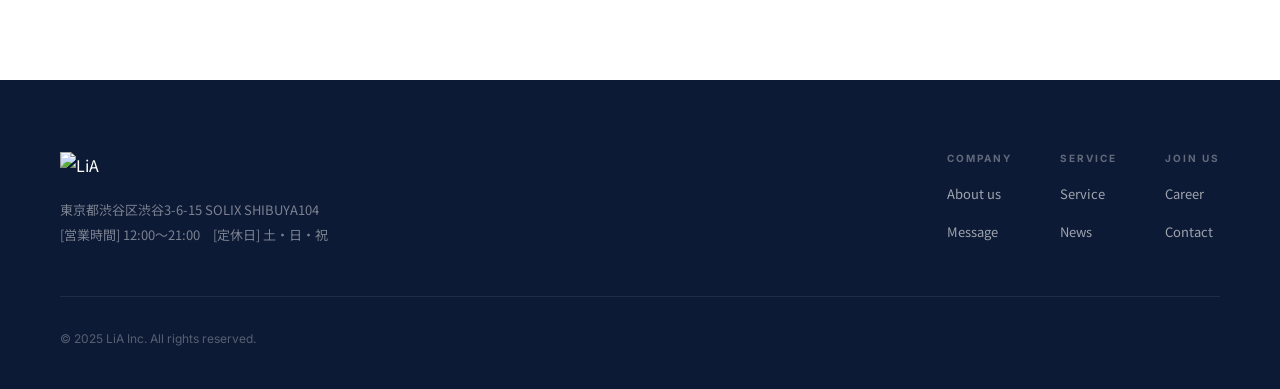
==== commit c765cf76: "fix: switch header back to sticky to permanently fix scroll issue position:fixed kept breaking due t" ====
--- a/about.html
+++ b/about.html
@@ -4,7 +4,7 @@
   <meta charset="UTF-8">
   <meta name="viewport" content="width=device-width, initial-scale=1.0">
   <title>About us | LiA</title>
-  <link rel="stylesheet" href="css/style.css?v=15">
+  <link rel="stylesheet" href="css/style.css?v=16">
 </head>
 <body>
 
--- a/css/style.css
+++ b/css/style.css
@@ -37,10 +37,8 @@
   background: var(--bg);
   color: var(--text);
   line-height: 1.7;
-  padding-top: 70px; /* fixed ヘッダー分の余白 */
-}
-/* ヒーローページはヘッダーがヒーローに重なるので余白不要 */
-body.has-hero { padding-top: 0; }
+  /* sticky ヘッダーはフロー内に存在するため padding-top 不要 */
+}
 
 a { text-decoration: none; color: inherit; }
 img { display: block; max-width: 100%; }
@@ -142,10 +140,8 @@
    HEADER
    =========================== */
 #header {
-  position: fixed;
+  position: sticky;
   top: 0;
-  left: 0;
-  right: 0;
   z-index: 1000;
   padding: 0 48px;
   height: 70px;
@@ -285,7 +281,8 @@
    =========================== */
 #hero {
   position: relative;
-  /* fixed ヘッダーが重なるのでフルビューポートでOK */
+  /* sticky ヘッダーの裏側に重なるよう -70px 引き上げる */
+  margin-top: -70px;
   min-height: 100vh;
   display: flex;
   align-items: center;
